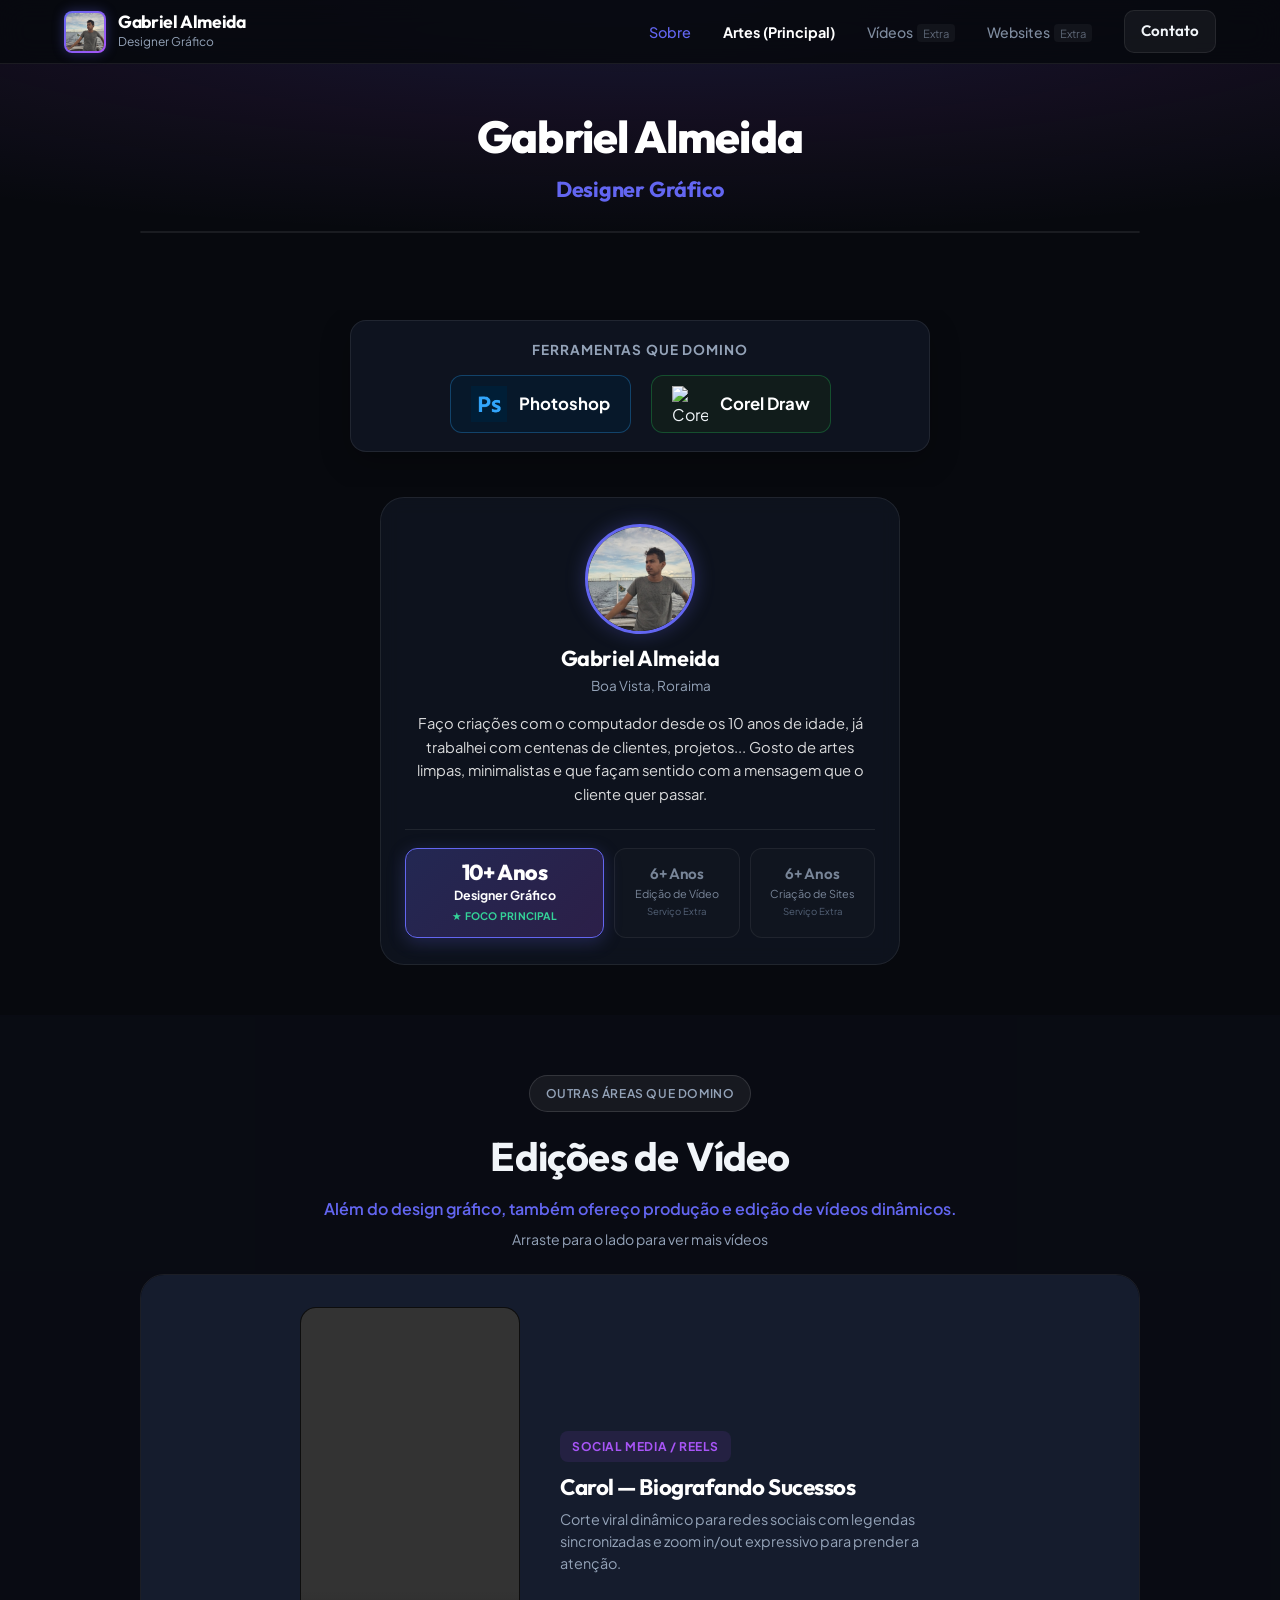
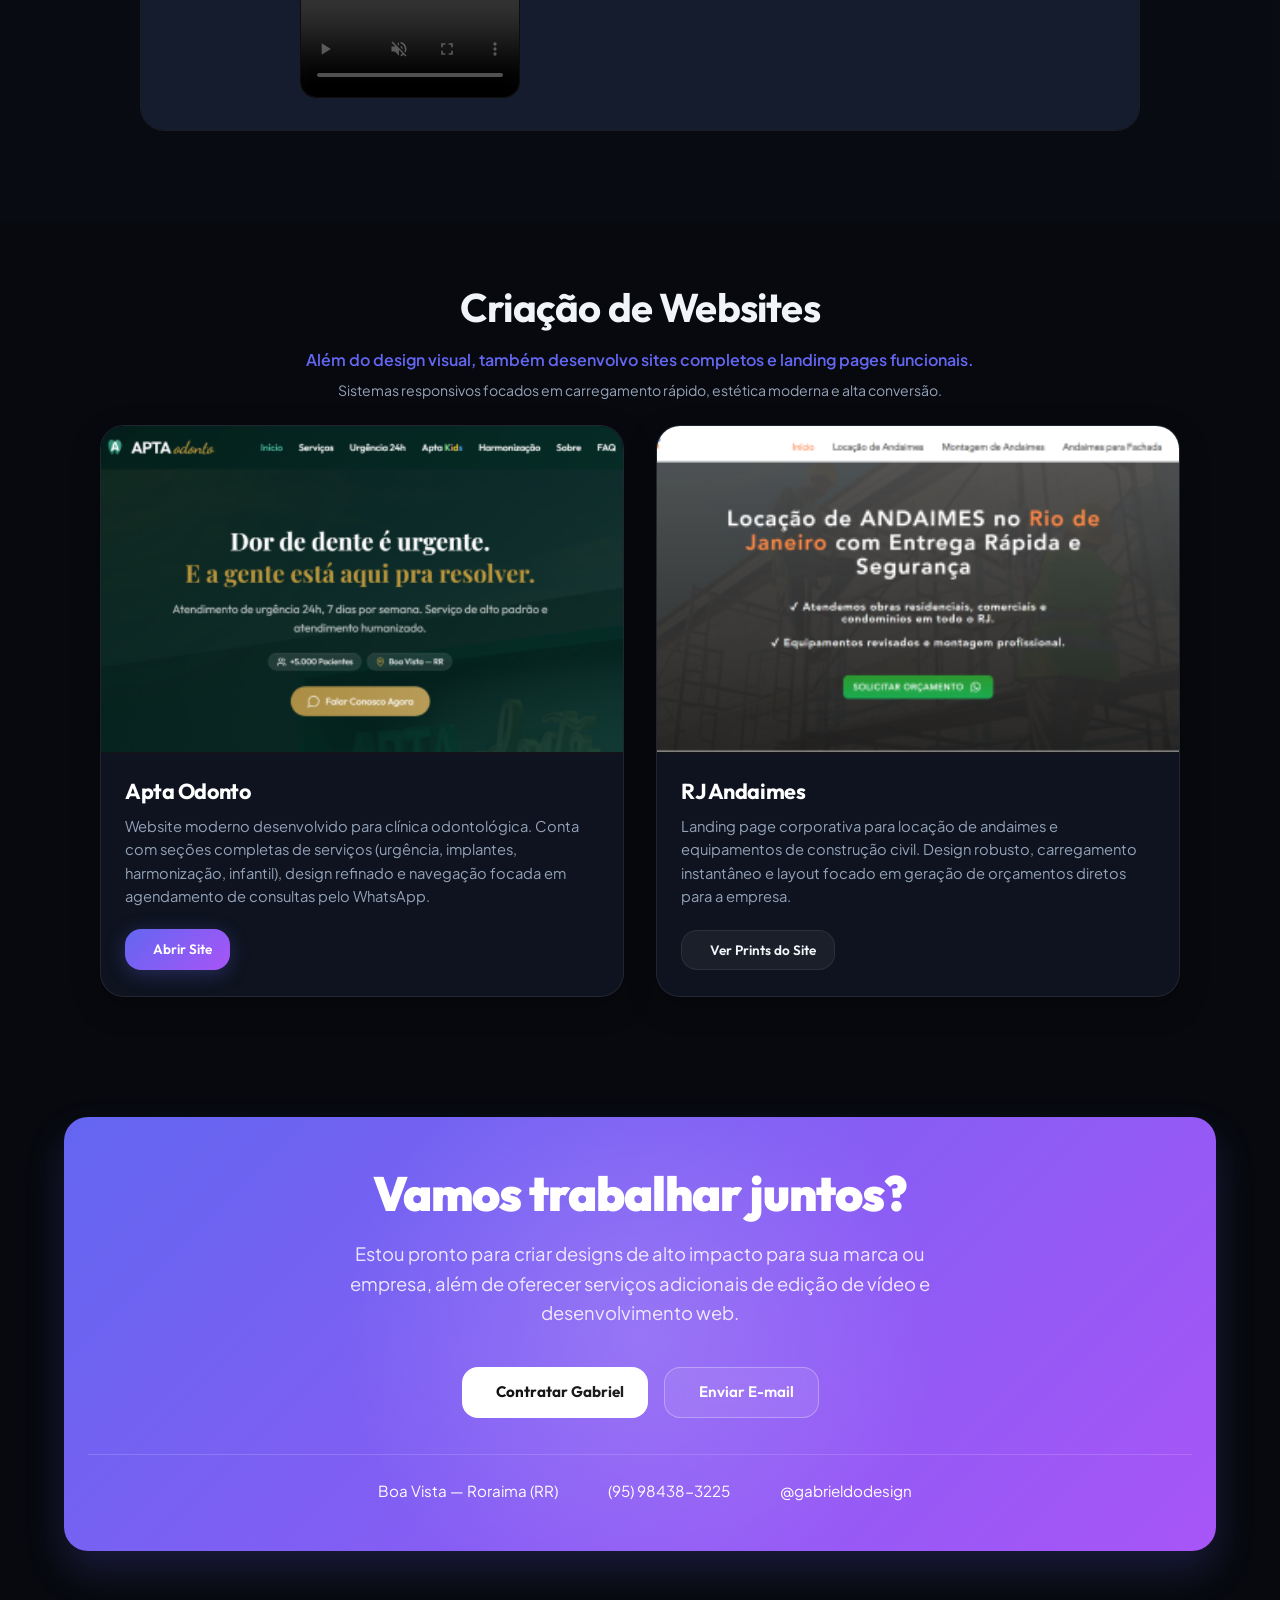
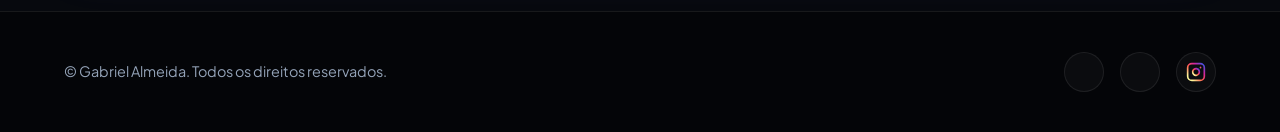
==== index.html @ 3032003c "Atualizacao completa do portfolio Gabriel Almeida" ====
<!DOCTYPE html>
<html lang="pt-BR">

<head>
    <meta charset="UTF-8">
    <meta name="viewport" content="width=device-width, initial-scale=1.0, maximum-scale=5.0, user-scalable=yes">
    <title>Gabriel Almeida — Designer Gráfico | Vídeo & Web como serviços adicionais</title>

    <!-- Meta tags SEO -->
    <meta name="description"
        content="Portfólio de Gabriel Almeida — Especialista em Design Gráfico & Visual com mais de 10 anos de experiência. Criação de identidades visuais, logos, peças publicitárias e branding, além de serviços complementares em edição de vídeo e criação de sites.">

    <!-- Estilo Principal -->
    <link rel="stylesheet" href="style.css">

    <!-- Ícones Lucide -->
    <script src="https://unpkg.com/lucide@latest"></script>
</head>

<body>

    <!-- ==================== HEADER ==================== -->
    <header id="header">
        <div class="container nav-container">
            <a href="#" class="logo">
                <div class="logo-icon">
                    <img src="gabriel_avatar.jpg" alt="Gabriel Almeida">
                </div>
                <div class="logo-text">
                    <h3>Gabriel Almeida</h3>
                    <p>Designer Gráfico</p>
                </div>
            </a>

            <ul class="nav-menu" id="navMenu">
                <li><a href="#inicio" class="nav-link active">Sobre</a></li>
                <li><a href="#design" class="nav-link" style="font-weight: 700; color: #fff;">Artes (Principal)</a></li>
                <li><a href="#videos" class="nav-link" style="opacity: 0.85; font-size: 0.88rem;">Vídeos <span
                            style="font-size: 0.7rem; opacity: 0.7; font-weight: 400; padding: 2px 6px; background: rgba(255,255,255,0.08); border-radius: 4px; margin-left: 2px;">Extra</span></a>
                </li>
                <li><a href="#web" class="nav-link" style="opacity: 0.85; font-size: 0.88rem;">Websites <span
                            style="font-size: 0.7rem; opacity: 0.7; font-weight: 400; padding: 2px 6px; background: rgba(255,255,255,0.08); border-radius: 4px; margin-left: 2px;">Extra</span></a>
                </li>
                <li><a href="#contato" class="btn btn-secondary"
                        style="padding: 8px 16px; border-radius: 10px;">Contato</a></li>
            </ul>

            <button class="mobile-toggle" id="mobileToggle" aria-label="Abrir Menu">
                <i data-lucide="menu"></i>
            </button>
        </div>
    </header>

    <!-- ==================== BLOCO COMBINADO: INTRO + ARTES COM DEGRADÊ CONTÍNUO ==================== -->
    <div class="hero-artes-combined">
        <!-- BLOCO 1: INTRO / SOBRE GABRIEL -->
        <section class="hero-intro" id="inicio" style="padding: 110px 0 15px;">
            <div class="container" style="max-width: 900px; text-align: center; margin: 0 auto;">
                <h1 class="hero-main-title">Gabriel Almeida</h1>
                <p class="hero-main-subtitle">
                    Designer Gráfico
                </p>
            </div>
        </section>

        <!-- BLOCO 2: DESIGNS (CARROSSEL DE ARTES) -->
        <section class="design-section" id="design" style="padding: 10px 0 45px; background: transparent;">
            <div class="container">
                <div class="carousel-outer">
                    <div class="carousel-viewport">
                        <div class="carousel-track" id="designTrack">

                            <!-- Cards gerados via JS dinamicamente no final para melhor organização -->

                        </div>
                    </div>

                    <div class="carousel-dots" id="designDots"></div>
                </div>
            </div>
        </section>
    </div>

    <!-- ==================== BLOCO FERRAMENTAS QUE DOMINO ==================== -->
    <section class="tools-section" style="padding: 10px 0 35px;">
        <div class="container">
            <div
                style="background: var(--bg-surface); border: 1px solid var(--border-color); border-radius: var(--radius-md); padding: 18px 24px; text-align: center; max-width: 580px; margin: 0 auto; box-shadow: 0 10px 30px rgba(0, 0, 0, 0.25);">
                <p
                    style="font-size: 0.85rem; text-transform: uppercase; letter-spacing: 0.08em; color: var(--text-muted); font-weight: 700; margin-bottom: 14px;">
                    Ferramentas que domino
                </p>
                <div style="display: flex; justify-content: center; align-items: center; gap: 20px; flex-wrap: wrap;">

                    <!-- Photoshop -->
                    <div
                        style="display: flex; align-items: center; gap: 12px; background: rgba(0, 30, 54, 0.5); border: 1px solid rgba(49, 168, 255, 0.3); border-radius: 12px; padding: 10px 20px;">
                        <img src="imagens/photoshop.png" alt="Photoshop"
                            style="width: 36px; height: 36px; object-fit: contain;">
                        <span style="font-size: 1.05rem; color: #fff; font-weight: 700;">Photoshop</span>
                    </div>

                    <!-- Corel Draw -->
                    <div
                        style="display: flex; align-items: center; gap: 12px; background: rgba(21, 39, 24, 0.5); border: 1px solid rgba(34, 197, 94, 0.3); border-radius: 12px; padding: 10px 20px;">
                        <img src="imagens/corel.png" alt="Corel Draw"
                            style="width: 36px; height: 36px; object-fit: contain;">
                        <span style="font-size: 1.05rem; color: #fff; font-weight: 700;">Corel Draw</span>
                    </div>

                </div>
            </div>
        </div>
    </section>

    <!-- ==================== BLOCO 3: FOTO MINHA + BADGES ==================== -->
    <section class="profile-card-section" style="padding: 10px 0 50px;">
        <div class="container" style="display: flex; justify-content: center;">
            <div class="hero-card" style="padding: 26px 24px; max-width: 520px; width: 100%; text-align: center;">
                <div class="hero-card-img"
                    style="width: 110px; height: 110px; border-radius: 50%; border: 3px solid var(--accent-primary); margin: 0 auto 12px; overflow: hidden; box-shadow: 0 0 20px rgba(99, 102, 241, 0.3);">
                    <img src="gabriel_avatar.jpg" alt="Gabriel Almeida"
                        style="width: 100%; height: 100%; object-fit: cover;">
                </div>
                <h3 style="font-size: 1.35rem; margin-bottom: 2px; color: #fff;">Gabriel Almeida</h3>
                <p
                    style="font-size: 0.85rem; color: var(--text-muted); margin-bottom: 16px; display: inline-flex; align-items: center; justify-content: center; gap: 6px;">
                    <i data-lucide="map-pin" style="width: 15px; height: 15px; color: var(--accent-primary);"></i>
                    Boa Vista, Roraima
                </p>

                <p
                    style="font-size: 0.92rem; color: rgba(255, 255, 255, 0.85); line-height: 1.6; margin: 0 auto 22px; max-width: 450px; text-align: center;">
                    Faço criações com o computador desde os 10 anos de idade, já trabalhei com centenas de clientes,
                    projetos... Gosto de artes limpas, minimalistas e que façam sentido com a mensagem que o cliente
                    quer passar.
                </p>

                <!-- Cards de estatísticas com hierarquia clara -->
                <div class="hero-stats"
                    style="padding-top: 18px; border-top: 1px solid var(--border-color); display: grid; grid-template-columns: 1.35fr 0.85fr 0.85fr; gap: 10px; align-items: stretch; text-align: center;">
                    <!-- Card 1: Destaque Principal -->
                    <div class="stat-item stat-featured"
                        style="background: linear-gradient(135deg, rgba(99, 102, 241, 0.25) 0%, rgba(168, 85, 247, 0.2) 100%); border: 1.5px solid var(--accent-primary); border-radius: 12px; padding: 12px 6px; box-shadow: 0 4px 18px rgba(99, 102, 241, 0.25); display: flex; flex-direction: column; justify-content: center;">
                        <h4 style="font-size: 1.35rem; color: #fff; font-weight: 800; line-height: 1.1;">10+ Anos</h4>
                        <p style="font-size: 0.78rem; color: #fff; font-weight: 700; margin: 2px 0;">Designer Gráfico
                        </p>
                        <span style="font-size: 0.65rem; color: #34d399; font-weight: 700; letter-spacing: 0.02em;">★
                            FOCO PRINCIPAL</span>
                    </div>

                    <!-- Card 2: Secundário / Extra -->
                    <div class="stat-item"
                        style="background: rgba(255, 255, 255, 0.02); border: 1px solid var(--border-color); border-radius: 12px; padding: 10px 4px; opacity: 0.8; display: flex; flex-direction: column; justify-content: center;">
                        <h4 style="font-size: 0.95rem; color: var(--text-muted); font-weight: 600; line-height: 1.1;">6+
                            Anos</h4>
                        <p style="font-size: 0.68rem; color: var(--text-muted); margin: 2px 0;">Edição de Vídeo</p>
                        <span style="font-size: 0.6rem; color: var(--text-dark); display: block;">Serviço Extra</span>
                    </div>

                    <!-- Card 3: Secundário / Extra -->
                    <div class="stat-item"
                        style="background: rgba(255, 255, 255, 0.02); border: 1px solid var(--border-color); border-radius: 12px; padding: 10px 4px; opacity: 0.8; display: flex; flex-direction: column; justify-content: center;">
                        <h4 style="font-size: 0.95rem; color: var(--text-muted); font-weight: 600; line-height: 1.1;">6+
                            Anos</h4>
                        <p style="font-size: 0.68rem; color: var(--text-muted); margin: 2px 0;">Criação de Sites</p>
                        <span style="font-size: 0.6rem; color: var(--text-dark); display: block;">Serviço Extra</span>
                    </div>
                </div>
            </div>
        </div>
    </section>

    <!-- ==================== PORTFOLIO: VIDEOS ==================== -->
    <section class="videos-section" id="videos">
        <div class="container">
            <div class="section-header" style="margin-bottom: 24px;">
                <div class="badge"
                    style="background: rgba(255,255,255,0.06); color: var(--text-muted); border-color: rgba(255,255,255,0.12);">
                    Outras áreas que domino
                </div>
                <h2>Edições de Vídeo</h2>
                <p style="color: var(--accent-primary); font-weight: 600; margin-bottom: 6px; font-size: 1rem;">
                    Além do design gráfico, também ofereço produção e edição de vídeos dinâmicos.
                </p>
                <p style="font-size: 0.88rem; color: var(--text-muted);">
                    Arraste para o lado para ver mais vídeos
                </p>
            </div>

            <div class="carousel-outer">
                <div class="carousel-viewport">
                    <div class="carousel-track" id="videoTrack">

                        <!-- Slide 1 -->
                        <div class="video-slide">
                            <div class="video-wrapper portrait">
                                <video src="videos/biografandosucessos Carol.mp4" controls preload="metadata" muted
                                    playsinline></video>
                            </div>
                            <div class="video-info-panel">
                                <span class="video-tag">Social Media / Reels</span>
                                <h3>Carol — Biografando Sucessos</h3>
                                <p>Corte viral dinâmico para redes sociais com legendas sincronizadas e zoom in/out
                                    expressivo para prender a atenção.</p>
                            </div>
                        </div>

                        <!-- Slide 2 -->
                        <div class="video-slide">
                            <div class="video-wrapper portrait">
                                <video src="videos/Comunidade Violao Depois dos 40.mp4" controls preload="metadata"
                                    muted playsinline></video>
                            </div>
                            <div class="video-info-panel">
                                <span class="video-tag">Comunidade / Reels</span>
                                <h3>Comunidade Violão Depois dos 40</h3>
                                <p>A edição aqui é focada na mensagem direta sem enrolação, tela dividida com foco que
                                    tem a ver com o tema, legenda para prender a atenção (aliás, essa é a minha
                                    comunidade de violão!).</p>
                            </div>
                        </div>

                        <!-- Slide 3 -->
                        <div class="video-slide">
                            <div class="video-wrapper portrait">
                                <video src="videos/Zen Shiasu.mp4" controls preload="metadata" muted
                                    playsinline></video>
                            </div>
                            <div class="video-info-panel">
                                <span class="video-tag">Comercial / Saúde</span>
                                <h3>Zen Shiatsu</h3>
                                <p>Edição elegante e fluida que transmite paz e profissionalismo, com color grading
                                    sutil e trilha sonora relaxante perfeitamente sincronizada.</p>
                            </div>
                        </div>

                        <!-- Slide 4 -->
                        <div class="video-slide">
                            <div class="video-wrapper portrait">
                                <video src="videos/VD 40.mp4" controls preload="metadata" muted playsinline></video>
                            </div>
                            <div class="video-info-panel">
                                <span class="video-tag">Marketing / Anúncio</span>
                                <h3>VD 40 — Anúncio</h3>
                                <p>Vídeo de anúncio de produto, inserções de imagens de apoio, motion e roteiro adaptado
                                    para público-alvo específico</p>
                            </div>
                        </div>

                        <!-- Slide 5 -->
                        <div class="video-slide">
                            <div class="video-wrapper portrait">
                                <video src="videos/biografandosucessos 2 Enuzia.mp4" controls preload="metadata" muted
                                    playsinline></video>
                            </div>
                            <div class="video-info-panel">
                                <span class="video-tag">Redes Sociais</span>
                                <h3>Enuzia — Biografando Sucessos</h3>
                                <p>Criação de ganchos iniciais fortes (hooks), legendas e efeitos sonoros para maior
                                    retenção.</p>
                            </div>
                        </div>

                        <!-- Slide 6 -->
                        <div class="video-slide">
                            <div class="video-wrapper">
                                <video src="videos/App Cursa Vídeo.mp4" controls preload="metadata" muted
                                    playsinline></video>
                            </div>
                            <div class="video-info-panel">
                                <span class="video-tag">Tecnologia / App</span>
                                <h3>App Cursa</h3>
                                <p>Vídeo de demonstração de app no formato 16:9, com simulações de uso reais na tela,
                                    cortes focados nos benefícios do produto e ritmo educacional animado.</p>
                            </div>
                        </div>

                        <!-- Slide 7 (Formato vertical "em pé") -->
                        <div class="video-slide">
                            <div class="video-wrapper portrait">
                                <video src="videos/Corretora no Texas.mp4" controls preload="metadata" muted
                                    playsinline></video>
                            </div>
                            <div class="video-info-panel">
                                <span class="video-tag">Institucional / Imobiliário</span>
                                <h3>Corretora no Texas</h3>
                                <p>Vídeo comercial em formato vertical para redes sociais e captação de clientes no
                                    setor imobiliário internacional.</p>
                            </div>
                        </div>

                        <!-- Slide 8 (Vídeo Embedado do YouTube) -->
                        <div class="video-slide">
                            <div class="video-wrapper"
                                style="border-radius: var(--radius-md); overflow: hidden; background: #000;">
                                <iframe width="100%" height="100%"
                                    src="https://www.youtube.com/embed/pal9KxZllgM?start=14"
                                    title="Vídeo do Portfólio — YouTube" frameborder="0"
                                    allow="accelerometer; autoplay; clipboard-write; encrypted-media; gyroscope; picture-in-picture; web-share"
                                    allowfullscreen
                                    style="border:none; width:100%; height:100%; display:block;"></iframe>
                            </div>
                            <div class="video-info-panel">
                                <span class="video-tag"
                                    style="background: rgba(239, 68, 68, 0.15); color: #ef4444;">YouTube / Produção
                                    Audiovisual</span>
                                <h3>Vídeo Institucional / Comercial</h3>
                                <p>Produção e edição em formato 16:9 para YouTube, com cortes ritmados, tratamento de
                                    áudio e elementos gráficos integrados.</p>
                            </div>
                        </div>

                    </div>
                </div>

                <div class="carousel-dots" id="videoDots"></div>
            </div>
        </div>
    </section>

    <!-- ==================== PORTFOLIO: WEBSITES (SERVIÇO COMPLEMENTAR) ==================== -->
    <section class="web-section" id="web">
        <div class="container">
            <div class="section-header" style="margin-bottom: 24px;">
                <h2>Criação de Websites</h2>
                <p style="color: var(--accent-primary); font-weight: 600; margin-bottom: 6px; font-size: 1rem;">
                    Além do design visual, também desenvolvo sites completos e landing pages funcionais.
                </p>
                <p style="font-size: 0.88rem; color: var(--text-muted);">
                    Sistemas responsivos focados em carregamento rápido, estética moderna e alta conversão.
                </p>
            </div>

            <div class="web-grid">
                <!-- Apta Odonto -->
                <div class="web-card">
                    <div class="web-thumb">
                        <img src="imagens/a.png" alt="Website Apta Odonto">
                    </div>
                    <div class="web-info">
                        <h3>Apta Odonto</h3>
                        <p>Website moderno desenvolvido para clínica odontológica. Conta com seções completas de
                            serviços (urgência, implantes, harmonização, infantil), design refinado e navegação focada
                            em agendamento de consultas pelo WhatsApp.</p>
                        <div class="web-actions">
                            <a href="site apta odonto/index.html" class="btn btn-primary" target="_blank"
                                style="padding: 10px 18px; font-size: 0.85rem;">
                                <i data-lucide="external-link"></i> Abrir Site
                            </a>
                        </div>
                    </div>
                </div>

                <!-- RJ Andaimes -->
                <div class="web-card">
                    <div class="web-thumb">
                        <img src="imagens/rj.png" alt="Website RJ Andaimes">
                    </div>
                    <div class="web-info">
                        <h3>RJ Andaimes</h3>
                        <p>Landing page corporativa para locação de andaimes e equipamentos de construção civil. Design
                            robusto, carregamento instantâneo e layout focado em geração de orçamentos diretos para a
                            empresa.</p>
                        <div class="web-actions">
                            <button class="btn btn-secondary" onclick="openRjLightbox()"
                                style="padding: 10px 18px; font-size: 0.85rem;">
                                <i data-lucide="image"></i> Ver Prints do Site
                            </button>
                        </div>
                    </div>
                </div>
            </div>
        </div>
    </section>

    <!-- ==================== CONTACT ==================== -->
    <section class="contact" id="contato">
        <div class="container">
            <div class="contact-card">
                <div class="contact-glow"></div>
                <h2>Vamos trabalhar juntos?</h2>
                <p>Estou pronto para criar designs de alto impacto para sua marca ou empresa, além de oferecer serviços
                    adicionais de edição de vídeo e desenvolvimento web.</p>

                <div class="contact-actions">
                    <a href="https://wa.me/5595984383225?text=Olá%20Gabriel,%20vi%20seu%20portfólio%20e%20gostaria%20de%20um%20orçamento."
                        target="_blank" class="btn btn-white btn-whatsapp" style="padding: 12px 24px;">
                        <i data-lucide="send"></i> Contratar Gabriel
                    </a>
                    <a href="mailto:suportegabriel7@gmail.com" class="btn btn-outline-white"
                        style="padding: 12px 24px;">
                        <i data-lucide="mail"></i> Enviar E-mail
                    </a>
                </div>

                <div class="contact-details" style="margin-top: 36px; padding-top: 24px;">
                    <div class="contact-detail-item">
                        <i data-lucide="map-pin"></i> Boa Vista — Roraima (RR)
                    </div>
                    <div class="contact-detail-item">
                        <i data-lucide="phone-call"></i> (95) 98438-3225
                    </div>
                    <div class="contact-detail-item">
                        <i data-lucide="instagram"></i> @gabrieldodesign
                    </div>
                </div>
            </div>
        </div>
    </section>

    <!-- ==================== FOOTER ==================== -->
    <footer>
        <div class="container footer-container">
            <p>&copy; <span id="year"></span> Gabriel Almeida. Todos os direitos reservados.</p>
            <div class="footer-socials">
                <a href="https://wa.me/5595984383225" target="_blank" aria-label="WhatsApp"><i
                        data-lucide="phone"></i></a>
                <a href="mailto:suportegabriel7@gmail.com" aria-label="E-mail"><i data-lucide="mail"></i></a>
                <a href="https://instagram.com/gabrieldodesign" target="_blank" aria-label="Instagram"
                    class="footer-social-ig" title="Instagram @gabrieldodesign">
                    <svg width="20" height="20" viewBox="0 0 24 24" fill="none" xmlns="http://www.w3.org/2000/svg">
                        <defs>
                            <linearGradient id="igFooterGrad" x1="0%" y1="100%" x2="100%" y2="0%">
                                <stop offset="0%" stop-color="#fdf497" />
                                <stop offset="15%" stop-color="#fdf497" />
                                <stop offset="45%" stop-color="#fd5949" />
                                <stop offset="70%" stop-color="#d6249f" />
                                <stop offset="100%" stop-color="#285AEB" />
                            </linearGradient>
                        </defs>
                        <rect x="2" y="2" width="20" height="20" rx="5" ry="5" stroke="url(#igFooterGrad)"
                            stroke-width="2" stroke-linecap="round" stroke-linejoin="round" />
                        <path d="M16 11.37A4 4 0 1 1 12.63 8 4 4 0 0 1 16 11.37z" stroke="url(#igFooterGrad)"
                            stroke-width="2" stroke-linecap="round" stroke-linejoin="round" />
                        <circle cx="17.5" cy="6.5" r="1" fill="url(#igFooterGrad)" />
                    </svg>
                </a>
            </div>
        </div>
    </footer>

    <!-- ==================== LIGHTBOX / MODALS ==================== -->

    <!-- Lightbox de Design Gráfico & Prints de Sites -->
    <div class="modal-overlay" id="designLightbox">
        <button class="modal-close-btn" onclick="closeLightbox()"><i data-lucide="x"></i></button>
        <div class="lightbox-main-container">
            <div class="lightbox-view-area" id="lightboxViewArea">
                <div class="lightbox-image-wrapper" id="lightboxImageWrapper">
                    <img src="" id="lightboxImg" alt="Design ampliado">
                </div>
            </div>

            <!-- Bolinhas indicadoras no Lightbox quando houver carrossel/múltiplas fotos -->
            <div class="carousel-dots lightbox-dots" id="lightboxDots" style="margin: 0 0 14px; min-height: 10px;"></div>

            <div class="lightbox-meta">
                <h3 id="lightboxTitle">Título</h3>
                <p class="lightbox-desc" id="lightboxDesc">Descrição do projeto</p>
            </div>
        </div>
    </div>

    <!-- ==================== SCRIPTS ==================== -->
    <script>
        // Projetos de Design Gráfico Agrupados (Reordenados conforme solicitação)
        const projects = [
            // 1. LOGOS NO INÍCIO
            {
                title: "Criação de Logotipo — Aura Divina",
                tag: "Branding / Logotipos",
                desc: "Logo minimalista desenhado com formas suaves de borboleta e tipografia refinada para e-commerce de moda feminina.",
                images: ["imagens/2026-03-12_21-05-10_UTC.jpg"]
            },
            {
                title: "Criação de Logotipo — MR Formaturas",
                tag: "Branding / Logotipos",
                desc: "Identidade visual corporativa elegante combinando elementos dourados, chapéu de formatura e louros da vitória.",
                images: ["imagens/2026-03-12_20-32-26_UTC.jpg"]
            },
            {
                title: "Criação de Logotipo — Doce Açaí",
                tag: "Branding / Logotipos",
                desc: "Design divertido de logotipo criado para uma gelateria gourmet com traços coloridos e visual atraente.",
                images: ["imagens/2026-02-28_21-00-31_UTC.jpg"]
            },
            {
                title: "Identidade Visual — Aluno Ouro 2025",
                tag: "Branding / Eventos",
                desc: "Marca oficial e selo tridimensional dourado desenvolvidos para premiação escolar anual.",
                images: ["imagens/2026-02-28_20-59-21_UTC.jpg"]
            },

            // 2. CAMPANHA CARROSSEL COMO SEGUNDO
            {
                title: "Campanha de Carrossel — Regina 300",
                tag: "Marketing Político / Feed",
                desc: "Design de carrossel informativo criado para redes sociais na campanha para o Senado da candidata Regina 300.",
                images: [
                    "imagens/2026-08-17_13-21-26_UTC_10.jpg",
                    "imagens/2026-08-17_13-21-26_UTC_3.jpg",
                    "imagens/2026-08-17_13-21-26_UTC_7.jpg"
                ]
            },

            // 3. DIVULGAÇÃO DO PODCAST
            {
                title: "Divulgação de Podcast — Roberta Acioly",
                tag: "Marketing Político / Story",
                desc: "Design de Story em formato vertical (9:16) desenvolvido para a divulgação do Podcast Orgulho de ser UERR com a participação da senadora Roberta Acioly.",
                images: ["imagens/capa podcast UERR story  (4).png"]
            },

            // 4. CAPAS REELS
            {
                title: "Identidade de Conteúdo — Reels Cecília",
                tag: "Social Media / Reels",
                desc: "Coleção de capas minimalistas e refinadas para vídeos de Reels da Cecília, apresentando alta consistência visual, tipografia expressiva e contraste tonal.",
                images: [
                    "imagens/[2] Capas Cecília Reels [GABRIEL].png",
                    "imagens/[2] Capas Cecília Reels [GABRIEL] (1).png",
                    "imagens/[2] Capas Cecília Reels [GABRIEL] (2).png",
                    "imagens/[2] Capas Cecília Reels [GABRIEL] (6).png",
                    "imagens/[2] Capas Cecília Reels [GABRIEL] (7).png",
                    "imagens/capa cec 4.png",
                    "imagens/capa cec 6.png",
                    "imagens/capa cec 11.png"
                ]
            },

            // DEMAIS PROJETOS
            {
                title: "Figurinhas de WhatsApp — Regina 300",
                tag: "Marketing Político / WhatsApp",
                desc: "Conjunto de figurinhas (stickers) personalizadas e expressivas criadas para compartilhamento viral em grupos de WhatsApp na campanha para o Senado.",
                images: ["imagens/1.png"]
            },
            {
                title: "Campanha Conceitual — Roberta Acioly",
                tag: "Marketing Político / Feed",
                desc: "Post institucional para feed de redes sociais ('Minha missão é cuidar das pessoas') criado para a campanha da parlamentar Roberta Acioly.",
                images: ["imagens/sofa6 copy.png"]
            },
            {
                title: "Mega Banner Eleitoral — Roberta Acioly",
                tag: "Marketing Político / OOH",
                desc: "Design de banner impresso de grande formato para campanhas eleitorais urbanas com foco em alta definição e legibilidade.",
                images: ["imagens/mega banner copy.png"]
            },
            {
                title: "Retoque de Retratos e Tratamento de Pele",
                tag: "Photoshop / Pós-Produção",
                desc: "Trabalho detalhado de tratamento de imagem, luz, remoção de imperfeições da pele e pós-produção avançada em retratos corporativos no Photoshop.",
                images: [
                    "imagens/2026-08-27_15-47-47_UTC.jpg",
                    "imagens/2026-08-08_20-27-50_UTC.jpg",
                    "imagens/2026-03-12_21-07-33_UTC_1.jpg",
                    "imagens/2026-03-12_21-07-33_UTC_2.jpg"
                ]
            },
            {
                title: "Mockups de Estampas — VA Camiseteria",
                tag: "Modelagem / Vestuário",
                desc: "Apresentação e simulação tridimensional realista de designs de camisetas prontas para produção física.",
                images: ["imagens/2026-02-28_20-58-09_UTC.jpg"]
            },
            {
                title: "Capa de Carrossel de Instagram — Jaque Torres",
                tag: "Social Media / Infoprodutos",
                desc: "Design promocional e capa conceitual para carrossel de dicas de vendas de roupas online.",
                images: ["imagens/2026-02-28_20-13-40_UTC.jpg"]
            }
        ];

        // Inicializar Ícones Lucide
        lucide.createIcons();

        // Ano dinâmico no footer
        document.getElementById('year').textContent = new Date().getFullYear();

        // Rolagem do Header e links ativos
        window.addEventListener('scroll', () => {
            const header = document.getElementById('header');
            if (window.scrollY > 50) {
                header.classList.add('scrolled');
            } else {
                header.classList.remove('scrolled');
            }

            const sections = document.querySelectorAll('section');
            const navLinks = document.querySelectorAll('.nav-link');
            let currentActive = 'inicio';

            sections.forEach(sec => {
                const top = sec.offsetTop - 100;
                const height = sec.offsetHeight;
                if (window.scrollY >= top && window.scrollY < top + height) {
                    currentActive = sec.getAttribute('id');
                }
            });

            navLinks.forEach(link => {
                link.classList.remove('active');
                if (link.getAttribute('href') === `#${currentActive}`) {
                    link.classList.add('active');
                }
            });
        });

        // Menu de Navegação Mobile
        const mobileToggle = document.getElementById('mobileToggle');
        const navMenu = document.getElementById('navMenu');

        mobileToggle.addEventListener('click', () => {
            navMenu.classList.toggle('active');
            const icon = mobileToggle.querySelector('i');
            if (navMenu.classList.contains('active')) {
                icon.setAttribute('data-lucide', 'x');
            } else {
                icon.setAttribute('data-lucide', 'menu');
            }
            lucide.createIcons();
        });

        // Fecha menu ao clicar em link
        document.querySelectorAll('.nav-link').forEach(link => {
            link.addEventListener('click', () => {
                navMenu.classList.remove('active');
                mobileToggle.querySelector('i').setAttribute('data-lucide', 'menu');
                lucide.createIcons();
            });
        });

        // ============================================
        // POPULAR E RENDERIZAR CARROSSEL DE ARTES
        // ============================================
        const designTrack = document.getElementById('designTrack');

        projects.forEach((proj, idx) => {
            const slide = document.createElement('div');
            slide.className = 'design-slide';

            // Badge indicador de carroséis com múltiplas fotos
            const isCarousel = proj.images.length > 1;
            const carouselBadge = isCarousel
                ? `<span style="position:absolute; top:12px; right:12px; z-index:5; background:rgba(7,9,14,0.85); padding:4px 8px; border-radius:12px; font-size:0.75rem; border:1px solid rgba(255,255,255,0.1); color:#fff; display:flex; align-items:center; gap:4px;"><i data-lucide="layers" style="width:12px; height:12px;"></i> 1/${proj.images.length}</span>`
                : '';

            slide.innerHTML = `
                <div class="design-card" onclick="openProjectLightbox(${idx})">
                    <div class="design-img-wrapper" style="position:relative;">
                        ${carouselBadge}
                        <img src="${proj.images[0]}" alt="${proj.title}">
                    </div>
                    <div class="design-card-info">
                        <span class="design-card-tag">${proj.tag}</span>
                        <h4>${proj.title}</h4>
                    </div>
                </div>
            `;
            designTrack.appendChild(slide);
        });
        lucide.createIcons(); // Atualiza ícones gerados no badge

        // ============================================
        // LOGICA DO CARROSSEL DE ARTES
        // ============================================
        const designPrev = document.getElementById('designPrev');
        const designNext = document.getElementById('designNext');
        const designDotsContainer = document.getElementById('designDots');
        const designSlides = document.querySelectorAll('.design-slide');

        let activeDesignIndex = 0;
        const totalDesigns = designSlides.length;

        function getVisibleDesignsCount() {
            if (window.innerWidth <= 640) return 1;
            if (window.innerWidth <= 1024) return 2;
            return 3;
        }

        function buildDesignDots() {
            designDotsContainer.innerHTML = '';
            const visible = getVisibleDesignsCount();
            const numDots = Math.max(1, totalDesigns - visible + 1);
            for (let i = 0; i < numDots; i++) {
                const dot = document.createElement('button');
                dot.className = `dot ${i === activeDesignIndex ? 'active' : ''}`;
                dot.addEventListener('click', () => {
                    activeDesignIndex = i;
                    updateDesignCarouselState();
                });
                designDotsContainer.appendChild(dot);
            }
        }

        function updateDesignCarouselState() {
            const visible = getVisibleDesignsCount();
            const maxIdx = Math.max(0, totalDesigns - visible);
            if (activeDesignIndex > maxIdx) {
                activeDesignIndex = maxIdx;
            }
            if (activeDesignIndex < 0) activeDesignIndex = 0;

            const percent = (activeDesignIndex * 100) / visible;
            designTrack.style.transform = `translateX(-${percent}%)`;

            const dots = designDotsContainer.querySelectorAll('.dot');
            dots.forEach((dot, idx) => {
                dot.classList.toggle('active', idx === activeDesignIndex);
            });
        }

        // Touch Swipe para o carrossel de designs/artes
        let designTouchStartX = 0;
        let designTouchStartY = 0;
        const designViewport = designTrack.parentElement;

        designViewport.addEventListener('touchstart', (e) => {
            designTouchStartX = e.changedTouches[0].screenX;
            designTouchStartY = e.changedTouches[0].screenY;
        }, { passive: true });

        designViewport.addEventListener('touchend', (e) => {
            const diffX = e.changedTouches[0].screenX - designTouchStartX;
            const diffY = e.changedTouches[0].screenY - designTouchStartY;

            if (Math.abs(diffX) > 35 && Math.abs(diffX) > Math.abs(diffY) * 1.2) {
                if (diffX < 0) {
                    activeDesignIndex++;
                } else {
                    activeDesignIndex--;
                }
                updateDesignCarouselState();
            }
        }, { passive: true });

        window.addEventListener('resize', () => {
            buildDesignDots();
            updateDesignCarouselState();
        });

        buildDesignDots();
        setTimeout(updateDesignCarouselState, 500);

        // ============================================
        // CARROSSEL DE VÍDEOS
        // ============================================
        const videoTrack = document.getElementById('videoTrack');
        const videoSlides = document.querySelectorAll('.video-slide');
        const videoDotsContainer = document.getElementById('videoDots');

        let activeVideoIndex = 0;
        const totalVideos = videoSlides.length;

        for (let i = 0; i < totalVideos; i++) {
            const dot = document.createElement('button');
            dot.className = `dot ${i === 0 ? 'active' : ''}`;
            dot.addEventListener('click', () => goToVideoSlide(i));
            videoDotsContainer.appendChild(dot);
        }

        const dots = videoDotsContainer.querySelectorAll('.dot');

        function updateVideoCarouselState() {
            videoTrack.style.transform = `translateX(-${activeVideoIndex * 100}%)`;

            videoSlides.forEach((slide, idx) => {
                const video = slide.querySelector('video');
                if (video) {
                    if (idx === activeVideoIndex) {
                        video.play().catch(() => { });
                    } else {
                        video.pause();
                        video.currentTime = 0;
                    }
                }
            });

            dots.forEach((dot, idx) => {
                dot.classList.toggle('active', idx === activeVideoIndex);
            });
        }

        function goToVideoSlide(index) {
            activeVideoIndex = (index + totalVideos) % totalVideos;
            updateVideoCarouselState();
        }

        // Touch Swipe para o carrossel de vídeos
        let videoTouchStartX = 0;
        let videoTouchStartY = 0;
        const videoViewport = videoTrack.parentElement;

        videoViewport.addEventListener('touchstart', (e) => {
            videoTouchStartX = e.changedTouches[0].screenX;
            videoTouchStartY = e.changedTouches[0].screenY;
        }, { passive: true });

        videoViewport.addEventListener('touchend', (e) => {
            const diffX = e.changedTouches[0].screenX - videoTouchStartX;
            const diffY = e.changedTouches[0].screenY - videoTouchStartY;

            if (Math.abs(diffX) > 35 && Math.abs(diffX) > Math.abs(diffY) * 1.2) {
                if (diffX < 0) {
                    goToVideoSlide(activeVideoIndex + 1);
                } else {
                    goToVideoSlide(activeVideoIndex - 1);
                }
            }
        }, { passive: true });

        setTimeout(updateVideoCarouselState, 800);

        // ============================================
        // SISTEMA DE LIGHTBOX (ARTES E PRINTS DE SITES)
        // ============================================
        const designLightbox = document.getElementById('designLightbox');
        const lightboxViewArea = document.getElementById('lightboxViewArea');
        const lightboxImageWrapper = document.getElementById('lightboxImageWrapper');
        const lightboxImg = document.getElementById('lightboxImg');
        const lightboxDots = document.getElementById('lightboxDots');
        const lightboxTitle = document.getElementById('lightboxTitle');
        const lightboxDesc = document.getElementById('lightboxDesc');

        const rjWebsiteData = {
            title: "Website RJ Andaimes",
            items: [
                {
                    title: "RJ Andaimes — Desktop",
                    desc: "",
                    src: "imagens/rjpc.png",
                    isScrollable: true,
                    maxWidth: "960px"
                },
                {
                    title: "RJ Andaimes — Mobile",
                    desc: "",
                    src: "imagens/rjcel.jpg",
                    isScrollable: true,
                    maxWidth: "380px"
                }
            ]
        };

        let currentProjectIndex = null;
        let currentLightboxProject = null;
        let openImgIdx = 0;

        function openProjectLightbox(projIdx) {
            currentProjectIndex = projIdx;
            currentLightboxProject = projects[projIdx];
            openImgIdx = 0;
            renderLightboxState();

            designLightbox.classList.add('active');
            document.documentElement.classList.add('modal-open');
            document.body.classList.add('modal-open');
        }

        function openRjLightbox() {
            currentProjectIndex = null;
            currentLightboxProject = rjWebsiteData;
            openImgIdx = 0;
            renderLightboxState();

            designLightbox.classList.add('active');
            document.documentElement.classList.add('modal-open');
            document.body.classList.add('modal-open');
        }

        function renderLightboxState() {
            if (!currentLightboxProject) return;
            const project = currentLightboxProject;

            const isCustomItems = Array.isArray(project.items);
            const totalImgs = isCustomItems ? project.items.length : project.images.length;

            if (isCustomItems) {
                const currentItem = project.items[openImgIdx];
                lightboxImg.src = currentItem.src;
                lightboxTitle.textContent = currentItem.title;
                lightboxDesc.textContent = currentItem.desc || '';
                lightboxDesc.style.display = currentItem.desc ? 'block' : 'none';

                if (currentItem.isScrollable) {
                    lightboxViewArea.classList.add('scrollable-view');
                    lightboxImageWrapper.classList.add('scrollable-wrapper');
                    lightboxImageWrapper.style.maxWidth = currentItem.maxWidth || '960px';
                } else {
                    lightboxViewArea.classList.remove('scrollable-view');
                    lightboxImageWrapper.classList.remove('scrollable-wrapper');
                    lightboxImageWrapper.style.maxWidth = '';
                }
            } else {
                lightboxImg.src = project.images[openImgIdx];
                lightboxTitle.textContent = project.title;
                lightboxDesc.textContent = project.desc || '';
                lightboxDesc.style.display = project.desc ? 'block' : 'none';
                lightboxViewArea.classList.remove('scrollable-view');
                lightboxImageWrapper.classList.remove('scrollable-wrapper');
                lightboxImageWrapper.style.maxWidth = '';
            }

            // Gerar e atualizar as bolinhas indicadoras do Lightbox
            lightboxDots.innerHTML = '';
            if (totalImgs > 1) {
                lightboxDots.style.display = 'flex';
                for (let i = 0; i < totalImgs; i++) {
                    const dot = document.createElement('button');
                    dot.className = `dot ${i === openImgIdx ? 'active' : ''}`;
                    dot.addEventListener('click', () => {
                        openImgIdx = i;
                        renderLightboxState();
                    });
                    lightboxDots.appendChild(dot);
                }
            } else {
                lightboxDots.style.display = 'none';
            }

            // Retorna o scroll para o topo a cada troca de imagem
            lightboxImageWrapper.scrollTop = 0;
        }

        // Navegação normal e fluida através das setas nativas
        function nextLightboxImage() {
            if (!currentLightboxProject) return;
            const project = currentLightboxProject;
            const total = Array.isArray(project.items) ? project.items.length : project.images.length;

            if (openImgIdx < total - 1) {
                openImgIdx++;
                renderLightboxState();
            } else {
                if (currentProjectIndex !== null) {
                    currentProjectIndex = (currentProjectIndex + 1) % projects.length;
                    currentLightboxProject = projects[currentProjectIndex];
                    openImgIdx = 0;
                    renderLightboxState();
                } else {
                    openImgIdx = 0;
                    renderLightboxState();
                }
            }
        }

        function prevLightboxImage() {
            if (!currentLightboxProject) return;
            const project = currentLightboxProject;
            const total = Array.isArray(project.items) ? project.items.length : project.images.length;

            if (openImgIdx > 0) {
                openImgIdx--;
                renderLightboxState();
            } else {
                if (currentProjectIndex !== null) {
                    currentProjectIndex = (currentProjectIndex - 1 + projects.length) % projects.length;
                    currentLightboxProject = projects[currentProjectIndex];
                    openImgIdx = currentLightboxProject.images.length - 1;
                    renderLightboxState();
                } else {
                    openImgIdx = total - 1;
                    renderLightboxState();
                }
            }
        }

        function closeLightbox() {
            designLightbox.classList.remove('active');
            document.documentElement.classList.remove('modal-open');
            document.body.classList.remove('modal-open');
            currentLightboxProject = null;
            currentProjectIndex = null;
        }

        // Fechar ao clicar fora
        designLightbox.addEventListener('click', (e) => {
            if (e.target === designLightbox || e.target.classList.contains('lightbox-view-area') || e.target.classList.contains('lightbox-main-container')) {
                closeLightbox();
            }
        });

        // Fechar com tecla ESC e navegar com setas do teclado
        document.addEventListener('keydown', (e) => {
            if (designLightbox.classList.contains('active')) {
                if (e.key === 'Escape') closeLightbox();
                if (e.key === 'ArrowLeft') prevLightboxImage();
                if (e.key === 'ArrowRight') nextLightboxImage();
            }
        });

        // ============================================
        // NAVEGAÇÃO POR TOQUE / DESLIZE (TOUCH SWIPE) NO CELULAR
        // ============================================
        let touchStartX = 0;
        let touchStartY = 0;
        let touchEndX = 0;
        let touchEndY = 0;

        lightboxViewArea.addEventListener('touchstart', (e) => {
            touchStartX = e.changedTouches[0].screenX;
            touchStartY = e.changedTouches[0].screenY;
        }, { passive: true });

        lightboxViewArea.addEventListener('touchend', (e) => {
            touchEndX = e.changedTouches[0].screenX;
            touchEndY = e.changedTouches[0].screenY;

            const diffX = touchEndX - touchStartX;
            const diffY = touchEndY - touchStartY;

            // Identificar deslize horizontal claro (mínimo 45px e mais horizontal que vertical)
            if (Math.abs(diffX) > 45 && Math.abs(diffX) > Math.abs(diffY) * 1.5) {
                if (diffX < 0) {
                    // Deslizou para a esquerda -> próxima imagem
                    nextLightboxImage();
                } else {
                    // Deslizou para a direita -> imagem anterior
                    prevLightboxImage();
                }
            }
        }, { passive: true });
    </script>
</body>

</html>
---- style.css ----
/* ----------------------------------------------------
   DESIGN SYSTEM & VARIABLES
---------------------------------------------------- */
@import url('https://fonts.googleapis.com/css2?family=Outfit:wght@300;400;500;600;700;800;900&family=Plus+Jakarta+Sans:wght@300;400;500;600;700;800&display=swap');

:root {
    /* Color Palette */
    --bg-dark: #07090e;
    --bg-surface: #0e131f;
    --bg-card: #151c2d;
    --border-color: rgba(255, 255, 255, 0.08);
    --border-hover: rgba(99, 102, 241, 0.4);
    
    /* Brand Accents */
    --accent-primary: #6366f1; /* Indigo */
    --accent-secondary: #a855f7; /* Purple */
    --accent-gradient: linear-gradient(135deg, var(--accent-primary) 0%, var(--accent-secondary) 100%);
    --accent-glow: rgba(99, 102, 241, 0.15);
    
    /* Text Colors */
    --text-main: #f1f5f9;
    --text-muted: #94a3b8;
    --text-dark: #64748b;
    
    /* Typography */
    --font-heading: 'Outfit', sans-serif;
    --font-body: 'Plus Jakarta Sans', sans-serif;
    
    /* System Tokens */
    --radius-sm: 8px;
    --radius-md: 16px;
    --radius-lg: 24px;
    --transition-fast: 0.2s cubic-bezier(0.4, 0, 0.2, 1);
    --transition-smooth: 0.4s cubic-bezier(0.4, 0, 0.2, 1);
}

/* ----------------------------------------------------
   BASE RESET
---------------------------------------------------- */
* {
    margin: 0;
    padding: 0;
    box-sizing: border-box;
}

html {
    scroll-behavior: smooth;
    scroll-padding-top: 80px;
    font-size: 16px;
    overflow-x: hidden;
    width: 100%;
    max-width: 100%;
}

section {
    scroll-margin-top: 80px;
    width: 100%;
    max-width: 100%;
    overflow-x: hidden;
    position: relative;
}

body {
    background-color: var(--bg-dark);
    color: var(--text-main);
    font-family: var(--font-body);
    line-height: 1.6;
    overflow-x: hidden;
    width: 100%;
    max-width: 100%;
    position: relative;
    -webkit-font-smoothing: antialiased;
}

/* Custom Scrollbar */
::-webkit-scrollbar {
    width: 10px;
}
::-webkit-scrollbar-track {
    background: var(--bg-dark);
}
::-webkit-scrollbar-thumb {
    background: var(--bg-card);
    border: 2px solid var(--bg-dark);
    border-radius: var(--radius-sm);
}
::-webkit-scrollbar-thumb:hover {
    background: var(--accent-primary);
}

/* ----------------------------------------------------
   TYPOGRAPHY
---------------------------------------------------- */
h1, h2, h3, h4, h5, h6 {
    font-family: var(--font-heading);
    font-weight: 700;
    line-height: 1.2;
    letter-spacing: -0.02em;
}

a {
    text-decoration: none;
    color: inherit;
    transition: var(--transition-fast);
}

/* ----------------------------------------------------
   REUSABLE UTILITIES & LAYOUTS
---------------------------------------------------- */
.container {
    max-width: 1200px;
    margin: 0 auto;
    padding: 0 24px;
    position: relative;
    z-index: 2;
}

.gradient-text {
    background: var(--accent-gradient);
    -webkit-background-clip: text;
    -webkit-text-fill-color: transparent;
    background-clip: text;
}

.badge {
    display: inline-flex;
    align-items: center;
    gap: 8px;
    padding: 8px 16px;
    border-radius: 9999px;
    background: rgba(99, 102, 241, 0.1);
    border: 1px solid rgba(99, 102, 241, 0.2);
    color: var(--accent-primary);
    font-size: 0.75rem;
    font-weight: 600;
    text-transform: uppercase;
    letter-spacing: 0.05em;
    margin-bottom: 20px;
}

.btn {
    display: inline-flex;
    align-items: center;
    justify-content: center;
    gap: 10px;
    padding: 14px 28px;
    font-family: var(--font-heading);
    font-weight: 600;
    font-size: 0.95rem;
    border-radius: var(--radius-md);
    cursor: pointer;
    transition: var(--transition-smooth);
    border: none;
    outline: none;
}

.btn-primary {
    background: var(--accent-gradient);
    color: #fff;
    box-shadow: 0 4px 20px rgba(99, 102, 241, 0.3);
}

.btn-primary:hover {
    transform: translateY(-3px);
    box-shadow: 0 8px 30px rgba(99, 102, 241, 0.5);
}

.btn-secondary {
    background: rgba(255, 255, 255, 0.05);
    color: var(--text-main);
    border: 1px solid var(--border-color);
}

.btn-secondary:hover {
    background: rgba(255, 255, 255, 0.1);
    border-color: rgba(255, 255, 255, 0.2);
    transform: translateY(-3px);
}

.btn-whatsapp {
    background: #10b981;
    color: #000;
    font-weight: 700;
}

.btn-whatsapp:hover {
    background: #059669;
    box-shadow: 0 8px 25px rgba(16, 185, 129, 0.4);
    transform: translateY(-3px);
    color: #fff;
}

/* ----------------------------------------------------
   HEADER
---------------------------------------------------- */
header {
    position: fixed;
    top: 0;
    left: 0;
    right: 0;
    height: 64px;
    z-index: 1000;
    background: rgba(7, 9, 14, 0.85);
    backdrop-filter: blur(14px);
    -webkit-backdrop-filter: blur(14px);
    border-bottom: var(--border-color) 1px solid;
    transition: var(--transition-fast);
}

header.scrolled {
    background: rgba(7, 9, 14, 0.98);
    box-shadow: 0 10px 30px rgba(0, 0, 0, 0.4);
}

header .nav-container {
    height: 100%;
    display: flex;
    align-items: center;
    justify-content: space-between;
}

.logo {
    display: flex;
    align-items: center;
    gap: 12px;
}

.logo-icon {
    width: 42px;
    height: 42px;
    border-radius: var(--radius-sm);
    background: var(--accent-gradient);
    padding: 2px;
    display: flex;
    align-items: center;
    justify-content: center;
    overflow: hidden;
    flex-shrink: 0;
    box-shadow: 0 0 12px rgba(99, 102, 241, 0.35);
}

.logo-icon img {
    width: 100%;
    height: 100%;
    object-fit: cover;
    border-radius: calc(var(--radius-sm) - 2px);
    display: block;
}

.logo-text h3 {
    font-size: 1.1rem;
    color: #fff;
}

.logo-text p {
    font-size: 0.75rem;
    color: var(--text-muted);
}

.nav-menu {
    display: flex;
    align-items: center;
    gap: 32px;
    list-style: none;
}

.nav-link {
    font-size: 0.9rem;
    font-weight: 500;
    color: var(--text-muted);
}

.nav-link:hover, .nav-link.active {
    color: var(--accent-primary);
}

/* Mobile Toggle */
.mobile-toggle {
    display: none;
    font-size: 1.5rem;
    background: none;
    border: none;
    color: #fff;
    cursor: pointer;
}

/* ----------------------------------------------------
   HERO / INTRO & ARTES COMBINED SECTION
---------------------------------------------------- */
.hero-artes-combined {
    position: relative;
    width: 100%;
    max-width: 100%;
    background: 
        radial-gradient(ellipse 100% 80% at 50% 0%, rgba(99, 102, 241, 0.16) 0%, rgba(168, 85, 247, 0.08) 45%, rgba(7, 9, 14, 0) 95%),
        linear-gradient(180deg, rgba(7, 9, 14, 0) 0%, rgba(7, 9, 14, 0) 75%, var(--bg-dark) 100%);
    overflow: hidden;
}

.hero-intro {
    position: relative;
    width: 100%;
}

.hero-main-title {
    font-size: 2.8rem;
    line-height: 1.2;
    margin-bottom: 8px;
    font-weight: 800;
    color: #fff;
    letter-spacing: -0.02em;
}

.hero-main-subtitle {
    font-size: 1.35rem;
    color: var(--accent-primary);
    font-weight: 700;
    margin-bottom: 0;
    font-family: var(--font-heading);
    letter-spacing: -0.01em;
}

.hero {
    position: relative;
    padding: 110px 0 60px;
    display: flex;
    align-items: center;
    overflow: hidden;
    width: 100%;
}

.hero-grid {
    display: grid;
    grid-template-columns: 1.2fr 0.8fr;
    gap: 48px;
    align-items: center;
}

.hero-content h1 {
    font-size: 2.5rem;
    line-height: 1.2;
    margin-bottom: 16px;
    font-weight: 800;
}

.hero-content p {
    font-size: 1rem;
    color: var(--text-muted);
    margin-bottom: 24px;
    max-width: 600px;
}

.hero-actions {
    display: flex;
    gap: 16px;
    flex-wrap: wrap;
}

.hero-card {
    background: rgba(21, 28, 45, 0.5);
    border: 1px solid var(--border-color);
    border-radius: var(--radius-lg);
    padding: 24px;
    backdrop-filter: blur(10px);
    position: relative;
    text-align: center;
}

.hero-card-img {
    width: 100px;
    height: 100px;
    border-radius: 50%;
    border: 3px solid var(--accent-primary);
    margin: 0 auto 16px;
    overflow: hidden;
    background: #000;
    box-shadow: 0 0 20px rgba(99, 102, 241, 0.2);
}

.hero-card-img img {
    width: 100%;
    height: 100%;
    object-fit: cover;
}

.hero-card h3 {
    font-size: 1.5rem;
    margin-bottom: 6px;
}

.hero-card .tagline {
    font-size: 0.9rem;
    color: var(--accent-primary);
    font-weight: 600;
    margin-bottom: 20px;
}

.hero-stats {
    display: grid;
    grid-template-columns: 1fr 1fr;
    gap: 16px;
    border-top: 1px solid var(--border-color);
    padding-top: 20px;
}

.stat-item h4 {
    font-size: 1.8rem;
    color: #fff;
}

.stat-item p {
    font-size: 0.8rem;
    color: var(--text-muted);
}

/* ----------------------------------------------------
   ABOUT ME
---------------------------------------------------- */
.about {
    padding: 60px 0;
    background: rgba(14, 19, 31, 0.3);
}

.section-header {
    text-align: center;
    max-width: 700px;
    margin: 0 auto 36px;
}

.section-header h2 {
    font-size: 2.5rem;
    margin-bottom: 16px;
}

.section-header p {
    color: var(--text-muted);
}

.about-grid {
    display: grid;
    grid-template-columns: 1fr 1fr;
    gap: 60px;
    align-items: center;
}

.about-info h3 {
    font-size: 1.8rem;
    margin-bottom: 20px;
}

.about-info p {
    color: var(--text-muted);
    margin-bottom: 20px;
}

.about-info ul {
    list-style: none;
    display: grid;
    grid-template-columns: 1fr 1fr;
    gap: 12px;
    margin-top: 24px;
}

.about-info ul li {
    display: flex;
    align-items: center;
    gap: 10px;
    font-size: 0.95rem;
}

.about-info ul li i {
    color: var(--accent-primary);
}

.about-visual {
    background: var(--bg-surface);
    border: 1px solid var(--border-color);
    border-radius: var(--radius-lg);
    padding: 32px;
    box-shadow: 0 20px 40px rgba(0,0,0,0.2);
}

.skill-bar-item {
    margin-bottom: 20px;
}

.skill-bar-item:last-child {
    margin-bottom: 0;
}

.skill-info {
    display: flex;
    justify-content: space-between;
    font-size: 0.9rem;
    font-weight: 600;
    margin-bottom: 8px;
}

.skill-progress {
    height: 8px;
    background: rgba(255, 255, 255, 0.05);
    border-radius: 99px;
    overflow: hidden;
}

.skill-fill {
    height: 100%;
    background: var(--accent-gradient);
    border-radius: 99px;
    width: 0;
    transition: width 1.5s ease-out;
}

/* ----------------------------------------------------
   SPECIALTIES (SERVICES)
---------------------------------------------------- */
.specialties {
    padding: 60px 0;
}

.specialties-grid {
    display: grid;
    grid-template-columns: repeat(auto-fit, minmax(250px, 1fr));
    gap: 24px;
}

.specialty-card {
    background: var(--bg-surface);
    border: 1px solid var(--border-color);
    border-radius: var(--radius-lg);
    padding: 24px 20px;
    transition: var(--transition-smooth);
    position: relative;
    overflow: hidden;
}

.specialty-card:hover {
    transform: translateY(-8px);
    border-color: var(--border-hover);
    box-shadow: 0 20px 40px rgba(99, 102, 241, 0.1);
}

.specialty-card::before {
    content: '';
    position: absolute;
    top: 0;
    left: 0;
    width: 100%;
    height: 4px;
    background: var(--accent-gradient);
    opacity: 0;
    transition: var(--transition-fast);
}

.specialty-card:hover::before {
    opacity: 1;
}

.specialty-icon {
    width: 64px;
    height: 64px;
    border-radius: var(--radius-md);
    background: rgba(99, 102, 241, 0.06);
    color: var(--accent-primary);
    display: flex;
    align-items: center;
    justify-content: center;
    font-size: 1.8rem;
    margin-bottom: 24px;
    border: 1px solid rgba(99, 102, 241, 0.1);
    transition: var(--transition-fast);
}

.specialty-card:hover .specialty-icon {
    background: var(--accent-primary);
    color: #fff;
    transform: scale(1.05);
}

.specialty-card h3 {
    font-size: 1.3rem;
    margin-bottom: 12px;
}

.specialty-card p {
    color: var(--text-muted);
    font-size: 0.95rem;
}

/* ----------------------------------------------------
   PORTFOLIO: VIDEO SECTION
---------------------------------------------------- */
.videos-section {
    padding: 60px 0;
    background: rgba(14, 19, 31, 0.3);
}

.carousel-outer {
    position: relative;
    max-width: 1000px;
    margin: 0 auto;
}

.carousel-viewport {
    overflow: hidden;
    border-radius: var(--radius-lg);
    border: 1px solid var(--border-color);
}

.carousel-track {
    display: flex;
    transition: transform 0.5s cubic-bezier(0.25, 1, 0.5, 1);
}

.video-slide {
    flex: 0 0 100%;
    padding: 32px;
    background: var(--bg-card);
    display: flex;
    align-items: center;
    justify-content: center;
    gap: 40px;
}

.video-wrapper {
    width: 480px;
    aspect-ratio: 16 / 9;
    background: #000;
    border-radius: var(--radius-md);
    overflow: hidden;
    position: relative;
    border: 1px solid rgba(255, 255, 255, 0.05);
    flex-shrink: 0;
    max-width: 100%;
}

.video-wrapper.portrait {
    width: 220px;
    aspect-ratio: 9 / 16;
    flex-shrink: 0;
}

.video-wrapper video {
    width: 100%;
    height: 100%;
    object-fit: cover;
    display: block;
}

.video-info-panel {
    display: flex;
    flex-direction: column;
    justify-content: center;
    flex: 1;
    max-width: 420px;
}

.video-tag {
    align-self: flex-start;
    padding: 6px 12px;
    background: rgba(168, 85, 247, 0.1);
    color: var(--accent-secondary);
    border-radius: var(--radius-sm);
    font-size: 0.75rem;
    font-weight: 700;
    text-transform: uppercase;
    letter-spacing: 0.05em;
    margin-bottom: 12px;
}

.video-info-panel h3 {
    font-size: 1.4rem;
    margin-bottom: 8px;
    color: #fff;
}

.video-info-panel p {
    color: var(--text-muted);
    font-size: 0.9rem;
    margin-bottom: 0;
    line-height: 1.5;
}

/* Carousel Nav Buttons */
.nav-btn {
    position: absolute;
    top: 50%;
    transform: translateY(-50%);
    width: 52px;
    height: 52px;
    border-radius: 50%;
    background: rgba(21, 28, 45, 0.8);
    border: 1px solid var(--border-color);
    color: #fff;
    display: flex;
    align-items: center;
    justify-content: center;
    cursor: pointer;
    z-index: 10;
    transition: var(--transition-fast);
    backdrop-filter: blur(8px);
}

.nav-btn:hover {
    background: var(--accent-primary);
    border-color: var(--accent-primary);
    box-shadow: 0 0 15px rgba(99, 102, 241, 0.4);
}

.nav-btn-prev {
    left: -14px;
}

.nav-btn-next {
    right: -14px;
}

.carousel-dots {
    display: flex;
    justify-content: center;
    gap: 8px;
    margin-top: 32px;
}

.dot {
    width: 10px;
    height: 10px;
    border-radius: 50%;
    background: rgba(255, 255, 255, 0.2);
    border: none;
    cursor: pointer;
    transition: var(--transition-fast);
}

.dot.active {
    background: var(--accent-primary);
    width: 24px;
    border-radius: 5px;
}

.carousel-dots.lightbox-dots {
    display: flex;
    justify-content: center;
    align-items: center;
    gap: 8px;
    margin: 0 0 16px;
    z-index: 10002;
}

.carousel-dots.lightbox-dots .dot {
    width: 10px;
    height: 10px;
    border-radius: 50%;
    background: rgba(255, 255, 255, 0.3);
    border: none;
    cursor: pointer;
    transition: var(--transition-fast);
}

.carousel-dots.lightbox-dots .dot.active {
    background: var(--accent-primary);
    width: 24px;
    border-radius: 5px;
    box-shadow: 0 0 10px rgba(99, 102, 241, 0.5);
}

/* ----------------------------------------------------
   PORTFOLIO: WEB SITES
---------------------------------------------------- */
.web-section {
    padding: 60px 0;
}

.web-grid {
    display: grid;
    grid-template-columns: repeat(2, 1fr);
    gap: 32px;
    max-width: 1080px;
    margin: 0 auto;
    align-items: stretch;
}

.web-card {
    background: var(--bg-surface);
    border: 1px solid var(--border-color);
    border-radius: var(--radius-lg);
    overflow: hidden;
    transition: var(--transition-smooth);
    display: flex;
    flex-direction: column;
    box-shadow: 0 10px 30px rgba(0, 0, 0, 0.25);
}

.web-card:hover {
    transform: translateY(-6px);
    border-color: var(--border-hover);
    box-shadow: 0 20px 40px rgba(99, 102, 241, 0.15);
}

.web-thumb {
    width: 100%;
    aspect-ratio: 16 / 10;
    overflow: hidden;
    background: #000;
    position: relative;
    border-bottom: 1px solid var(--border-color);
}

.web-thumb img {
    width: 100%;
    height: 100%;
    object-fit: cover;
    transition: transform var(--transition-smooth);
}

.web-card:hover .web-thumb img {
    transform: scale(1.03);
}

.web-info {
    padding: 26px 24px;
    display: flex;
    flex-direction: column;
    flex-grow: 1;
}

.web-info h3 {
    font-size: 1.35rem;
    margin-bottom: 10px;
    color: #fff;
}

.web-info p {
    color: var(--text-muted);
    font-size: 0.92rem;
    line-height: 1.6;
    margin-bottom: 20px;
    flex-grow: 1;
}

.web-actions {
    display: flex;
    gap: 12px;
}

/* ----------------------------------------------------
   PORTFOLIO: GRAPHIC DESIGN
---------------------------------------------------- */
.design-section {
    padding: 40px 0;
    background: transparent;
}

.design-filters {
    display: flex;
    justify-content: center;
    gap: 12px;
    margin-bottom: 48px;
    flex-wrap: wrap;
}

.filter-btn {
    padding: 10px 20px;
    border-radius: 99px;
    background: rgba(255, 255, 255, 0.04);
    border: 1px solid var(--border-color);
    color: var(--text-muted);
    font-family: var(--font-heading);
    font-weight: 500;
    cursor: pointer;
    transition: var(--transition-fast);
}

.filter-btn:hover, .filter-btn.active {
    background: var(--accent-gradient);
    color: #fff;
    border-color: transparent;
    box-shadow: 0 4px 15px rgba(99, 102, 241, 0.2);
}

.design-slide {
    flex: 0 0 33.333%;
    padding: 10px;
    flex-shrink: 0;
}

.design-card {
    background: var(--bg-surface);
    border: 1px solid var(--border-color);
    border-radius: var(--radius-md);
    overflow: hidden;
    transition: var(--transition-smooth);
    cursor: pointer;
    height: 100%;
    display: flex;
    flex-direction: column;
}

.design-card:hover {
    transform: translateY(-6px);
    border-color: var(--border-hover);
    box-shadow: 0 20px 40px rgba(0, 0, 0, 0.3);
}

.design-img-wrapper {
    aspect-ratio: 4 / 3;
    overflow: hidden;
    background: rgba(255, 255, 255, 0.02);
    position: relative;
}

.design-img-wrapper img {
    width: 100%;
    height: 100%;
    object-fit: cover;
    transition: transform var(--transition-smooth);
}

.design-card:hover .design-img-wrapper img {
    transform: scale(1.05);
}

.design-card-info {
    padding: 16px;
    flex-grow: 1;
    display: flex;
    flex-direction: column;
    justify-content: center;
}

.design-card-tag {
    font-size: 0.75rem;
    color: var(--accent-primary);
    font-weight: 600;
    text-transform: uppercase;
    letter-spacing: 0.05em;
    margin-bottom: 6px;
    display: block;
}

.design-card-info h4 {
    font-size: 1.05rem;
    color: #fff;
    line-height: 1.3;
}

@media (max-width: 1024px) {
    .design-slide {
        flex: 0 0 50%;
    }
}

@media (max-width: 640px) {
    .design-slide {
        flex: 0 0 100%;
    }
}

/* ----------------------------------------------------
   CONTACT SECTION
---------------------------------------------------- */
.contact {
    padding: 60px 0;
    position: relative;
}

.contact-card {
    background: var(--accent-gradient);
    border-radius: var(--radius-lg);
    padding: 48px 24px;
    text-align: center;
    position: relative;
    overflow: hidden;
    box-shadow: 0 20px 40px rgba(99, 102, 241, 0.2);
}

.contact-glow {
    position: absolute;
    top: 50%;
    left: 50%;
    transform: translate(-50%, -50%);
    width: 600px;
    height: 600px;
    background: radial-gradient(circle, rgba(255, 255, 255, 0.15) 0%, rgba(255, 255, 255, 0) 70%);
    pointer-events: none;
}

.contact-card h2 {
    font-size: 3rem;
    margin-bottom: 16px;
    color: #fff;
    font-weight: 900;
}

.contact-card p {
    font-size: 1.15rem;
    max-width: 600px;
    margin: 0 auto 40px;
    color: rgba(255, 255, 255, 0.85);
}

.contact-actions {
    display: flex;
    justify-content: center;
    gap: 16px;
    flex-wrap: wrap;
}

.contact-actions .btn {
    box-shadow: none;
}

.contact-actions .btn-white {
    background: #fff;
    color: #000;
}

.contact-actions .btn-white:hover {
    background: rgba(255, 255, 255, 0.9);
    transform: translateY(-3px);
    box-shadow: 0 10px 30px rgba(255, 255, 255, 0.2);
}

.contact-actions .btn-outline-white {
    border: 1px solid rgba(255, 255, 255, 0.3);
    background: rgba(255, 255, 255, 0.08);
    color: #fff;
    backdrop-filter: blur(10px);
}

.contact-actions .btn-outline-white:hover {
    background: rgba(255, 255, 255, 0.15);
    border-color: rgba(255, 255, 255, 0.6);
    transform: translateY(-3px);
}

/* Info Details Row */
.contact-details {
    display: flex;
    justify-content: center;
    gap: 40px;
    margin-top: 48px;
    flex-wrap: wrap;
    border-top: 1px solid rgba(255, 255, 255, 0.15);
    padding-top: 32px;
}

.contact-detail-item {
    display: flex;
    align-items: center;
    gap: 10px;
    color: #fff;
    font-size: 0.95rem;
}

.contact-detail-item i {
    font-size: 1.2rem;
    opacity: 0.8;
}

/* ----------------------------------------------------
   FOOTER
---------------------------------------------------- */
footer {
    background: #040508;
    padding: 40px 0;
    border-top: 1px solid var(--border-color);
    font-size: 0.9rem;
    color: var(--text-muted);
}

.footer-container {
    display: flex;
    justify-content: space-between;
    align-items: center;
}

.footer-socials {
    display: flex;
    gap: 16px;
}

.footer-socials a {
    width: 40px;
    height: 40px;
    border-radius: 50%;
    background: rgba(255, 255, 255, 0.03);
    border: 1px solid var(--border-color);
    display: flex;
    align-items: center;
    justify-content: center;
    color: var(--text-muted);
    transition: var(--transition-fast);
}

.footer-socials a:hover {
    color: var(--accent-primary);
    border-color: var(--accent-primary);
    background: rgba(99, 102, 241, 0.05);
    transform: translateY(-2px);
}

.footer-socials a.footer-social-ig:hover {
    border-color: rgba(214, 36, 159, 0.6);
    background: rgba(214, 36, 159, 0.12);
    box-shadow: 0 4px 15px rgba(214, 36, 159, 0.3);
}

html.modal-open,
body.modal-open {
    overflow: hidden !important;
    height: 100% !important;
}

/* ----------------------------------------------------
   LIGHTBOX / MODAL SYSTEM
---------------------------------------------------- */
.modal-overlay {
    position: fixed;
    inset: 0;
    background: rgba(4, 5, 8, 0.98);
    backdrop-filter: blur(16px);
    -webkit-backdrop-filter: blur(16px);
    z-index: 10000;
    display: flex;
    flex-direction: column;
    align-items: center;
    justify-content: flex-start;
    opacity: 0;
    pointer-events: none;
    transition: opacity 0.3s cubic-bezier(0.4, 0, 0.2, 1);
    padding: 30px 16px 40px;
    overflow-y: auto;
    overflow-x: hidden;
    -webkit-overflow-scrolling: touch;
}

.modal-overlay.active {
    opacity: 1;
    pointer-events: auto;
}

.modal-close-btn {
    position: fixed;
    top: 16px;
    right: 16px;
    width: 44px;
    height: 44px;
    border-radius: 50%;
    background: rgba(21, 28, 45, 0.9);
    border: 1px solid var(--border-color);
    color: #fff;
    display: flex;
    align-items: center;
    justify-content: center;
    cursor: pointer;
    transition: var(--transition-fast);
    z-index: 10003;
    box-shadow: 0 4px 18px rgba(0, 0, 0, 0.5);
}

.modal-close-btn:hover {
    background: var(--accent-primary);
    color: #fff;
    border-color: var(--accent-primary);
    transform: scale(1.05);
}

.lightbox-main-container {
    display: flex;
    flex-direction: column;
    align-items: center;
    justify-content: flex-start;
    position: relative;
    max-width: 1040px;
    width: 100%;
    margin: auto 0;
    padding: 10px 0 20px;
    transition: max-width 0.3s ease;
}

.lightbox-view-area {
    position: relative;
    display: flex;
    align-items: center;
    justify-content: center;
    width: 100%;
    height: 58vh;
    margin-bottom: 24px;
    flex-shrink: 0;
    transition: height 0.3s ease;
}

.lightbox-view-area.scrollable-view {
    height: 72vh;
    margin-bottom: 24px;
}

.lightbox-image-wrapper {
    max-height: 100%;
    max-width: 100%;
    display: flex;
    align-items: center;
    justify-content: center;
    position: relative;
    touch-action: pan-y pinch-zoom;
    transition: all 0.3s ease;
}

.lightbox-image-wrapper img {
    max-width: 100%;
    max-height: 58vh;
    object-fit: contain;
    border-radius: var(--radius-md);
    box-shadow: 0 10px 40px rgba(0, 0, 0, 0.5);
    border: 1px solid rgba(255, 255, 255, 0.05);
    display: block;
    touch-action: pan-y pinch-zoom;
}

.lightbox-image-wrapper.scrollable-wrapper {
    height: 100%;
    width: 100%;
    overflow-y: auto;
    overflow-x: hidden;
    display: block;
    border-radius: var(--radius-md);
    background: #06080e;
    border: 1px solid rgba(255, 255, 255, 0.12);
    box-shadow: 0 15px 50px rgba(0, 0, 0, 0.6);
    scroll-behavior: smooth;
    cursor: default;
}

/* Scrollbar personalizada para a imagem do site */
.lightbox-image-wrapper.scrollable-wrapper::-webkit-scrollbar {
    width: 8px;
}
.lightbox-image-wrapper.scrollable-wrapper::-webkit-scrollbar-track {
    background: rgba(0, 0, 0, 0.5);
    border-radius: 4px;
}
.lightbox-image-wrapper.scrollable-wrapper::-webkit-scrollbar-thumb {
    background: var(--accent-primary);
    border-radius: 4px;
}
.lightbox-image-wrapper.scrollable-wrapper::-webkit-scrollbar-thumb:hover {
    background: #818cf8;
}

.lightbox-image-wrapper.scrollable-wrapper img {
    width: 100%;
    max-width: 100%;
    max-height: none !important;
    height: auto !important;
    object-fit: unset;
    border-radius: 0;
    box-shadow: none;
    border: none;
    cursor: default;
}

/* Lightbox Nav Arrows */
.lightbox-arrow {
    position: absolute;
    top: 50%;
    transform: translateY(-50%);
    width: 46px;
    height: 46px;
    border-radius: 50%;
    background: rgba(15, 22, 38, 0.85);
    border: 1px solid var(--border-color);
    color: #fff;
    display: flex;
    align-items: center;
    justify-content: center;
    cursor: pointer;
    transition: var(--transition-fast);
    z-index: 10001;
    box-shadow: 0 4px 18px rgba(0, 0, 0, 0.5);
    backdrop-filter: blur(8px);
}

.lightbox-arrow:hover {
    background: var(--accent-primary);
    border-color: var(--accent-primary);
    box-shadow: 0 0 15px rgba(99, 102, 241, 0.4);
    transform: translateY(-50%) scale(1.06);
}

.lightbox-arrow-left {
    left: 12px;
}

.lightbox-arrow-right {
    right: 12px;
}

.lightbox-meta {
    width: 100%;
    text-align: center;
    margin-top: 0;
    margin-bottom: 10px;
    background: var(--bg-surface);
    border: 1px solid var(--border-color);
    border-radius: var(--radius-md);
    padding: 16px 24px;
    max-width: 680px;
    flex-shrink: 0;
    box-shadow: 0 8px 30px rgba(0, 0, 0, 0.35);
}

.lightbox-meta h3 {
    font-size: 1.25rem;
    color: #fff;
    margin-bottom: 6px;
    display: flex;
    align-items: center;
    justify-content: center;
    gap: 12px;
}

.lightbox-counter {
    font-size: 0.8rem;
    padding: 3px 8px;
    background: rgba(99, 102, 241, 0.15);
    color: var(--accent-primary);
    border-radius: 99px;
    font-weight: 700;
}

.lightbox-desc {
    color: var(--text-muted);
    font-size: 0.9rem;
    line-height: 1.4;
}

@media (max-width: 900px) {
    .lightbox-arrow {
        width: 40px;
        height: 40px;
    }
    .lightbox-arrow-left { left: 8px; }
    .lightbox-arrow-right { right: 8px; }
    .lightbox-view-area { height: 55vh; }
    .lightbox-view-area.scrollable-view { height: 68vh; }
}

@media (max-width: 860px) {
    .web-grid {
        grid-template-columns: 1fr;
        max-width: 560px;
    }
}

/* ----------------------------------------------------
   RESPONSIVE MEDIA QUERIES
---------------------------------------------------- */
@media (max-width: 1024px) {
    .video-slide {
        flex-direction: column;
        padding: 24px 16px;
        gap: 20px;
        text-align: center;
    }
    
    .video-wrapper {
        width: 100%;
        max-width: 440px;
    }
    
    .video-wrapper.portrait {
        width: 200px;
        margin: 0 auto;
    }

    .video-tag {
        align-self: center;
    }
    
    .video-info-panel {
        max-width: 100%;
        text-align: center;
    }
}

@media (max-width: 768px) {
    .mobile-toggle {
        display: flex;
        align-items: center;
        justify-content: center;
    }
    
    .nav-menu {
        position: fixed;
        top: 64px;
        left: 0;
        right: 0;
        background: rgba(11, 15, 25, 0.98);
        backdrop-filter: blur(20px);
        -webkit-backdrop-filter: blur(20px);
        border-bottom: 1px solid var(--border-color);
        padding: 24px 20px;
        flex-direction: column;
        align-items: center;
        text-align: center;
        gap: 12px;
        transform: translateY(-120%);
        transition: transform 0.35s cubic-bezier(0.4, 0, 0.2, 1);
        z-index: 999;
        box-shadow: 0 20px 40px rgba(0, 0, 0, 0.5);
    }
    
    .nav-menu.active {
        transform: translateY(0);
    }

    .nav-menu li {
        width: 100%;
        display: flex;
        justify-content: center;
    }

    .nav-menu .nav-link {
        display: inline-flex;
        align-items: center;
        justify-content: center;
        padding: 10px 20px;
        font-size: 1rem;
        width: 100%;
        max-width: 280px;
        border-radius: var(--radius-sm);
        transition: var(--transition-fast);
    }

    .nav-menu .nav-link:hover,
    .nav-menu .nav-link.active {
        background: rgba(99, 102, 241, 0.12);
        color: #fff;
    }

    .nav-menu li .btn {
        width: 100%;
        max-width: 280px;
        justify-content: center;
        padding: 12px 20px;
        margin-top: 4px;
    }
    
    .nav-btn {
        width: 40px;
        height: 40px;
    }
    
    .nav-btn-prev {
        left: 4px;
    }
    
    .nav-btn-next {
        right: 4px;
    }

    .hero-main-title {
        font-size: 2.1rem;
        margin-bottom: 4px;
    }

    .hero-main-subtitle {
        font-size: 1.1rem;
    }

    .hero-grid {
        grid-template-columns: 1fr;
        gap: 32px;
    }
    
    .hero-content {
        text-align: center;
    }
    
    .hero-content p {
        margin: 0 auto 32px;
    }
    
    .hero-actions {
        justify-content: center;
    }
    
    .about-grid {
        grid-template-columns: 1fr;
        gap: 40px;
    }
    
    .contact-card {
        padding: 36px 20px;
    }
    
    .contact-card h2 {
        font-size: 2rem;
    }

    .contact-details {
        flex-direction: column;
        align-items: center;
        gap: 14px;
        margin-top: 32px;
        padding-top: 24px;
    }
    
    .footer-container {
        flex-direction: column;
        gap: 16px;
        text-align: center;
    }
}

@media (max-width: 580px) {
    .container {
        padding: 0 16px;
    }

    .hero-main-title {
        font-size: 1.8rem;
        margin-bottom: 4px;
    }

    .hero-main-subtitle {
        font-size: 0.98rem;
    }

    .hero-stats {
        grid-template-columns: 1fr 1fr !important;
        gap: 8px !important;
    }
    
    .stat-item.stat-featured {
        grid-column: 1 / -1 !important;
        padding: 14px 10px !important;
    }

    .hero-card {
        padding: 20px 14px !important;
    }

    .contact-actions {
        flex-direction: column;
        width: 100%;
        align-items: stretch;
    }
    
    .contact-actions .btn {
        width: 100%;
        justify-content: center;
    }

    .section-header h2 {
        font-size: 2rem;
    }

    .section-header {
        margin-bottom: 20px;
    }
}
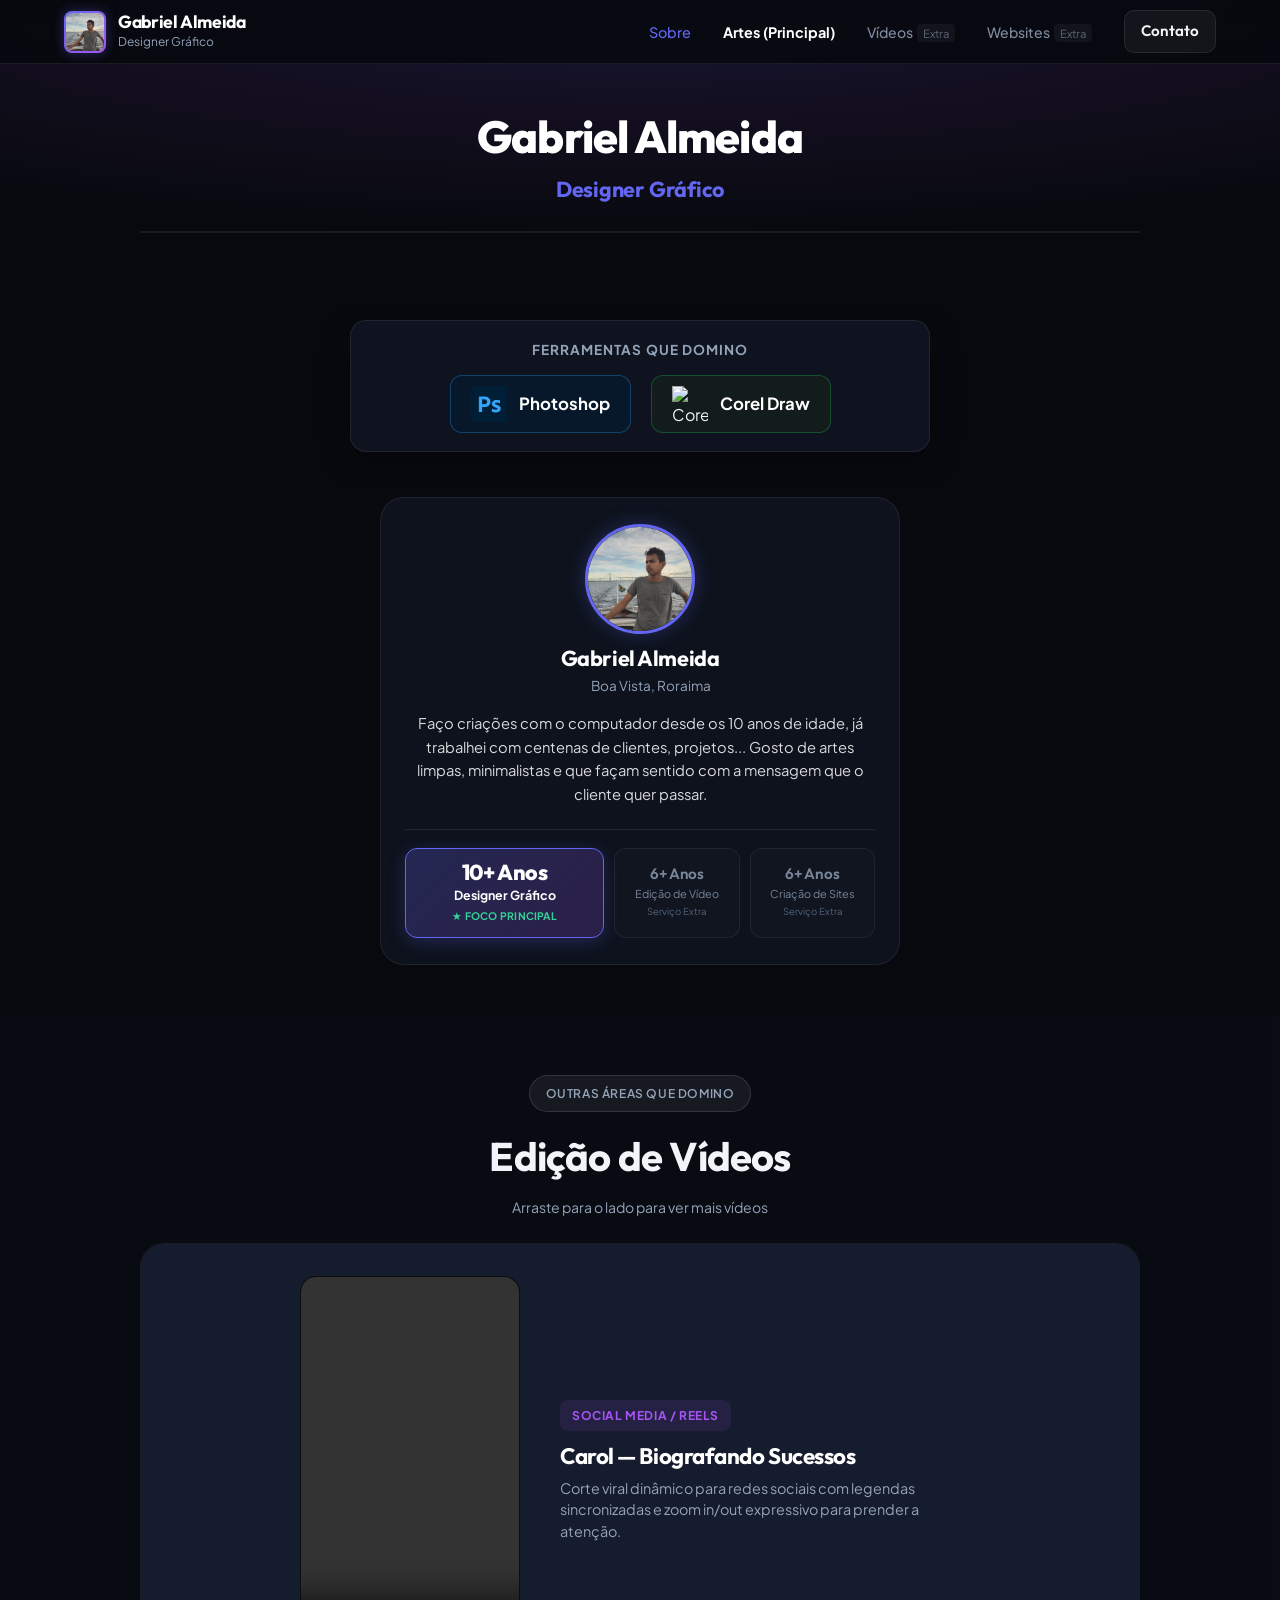
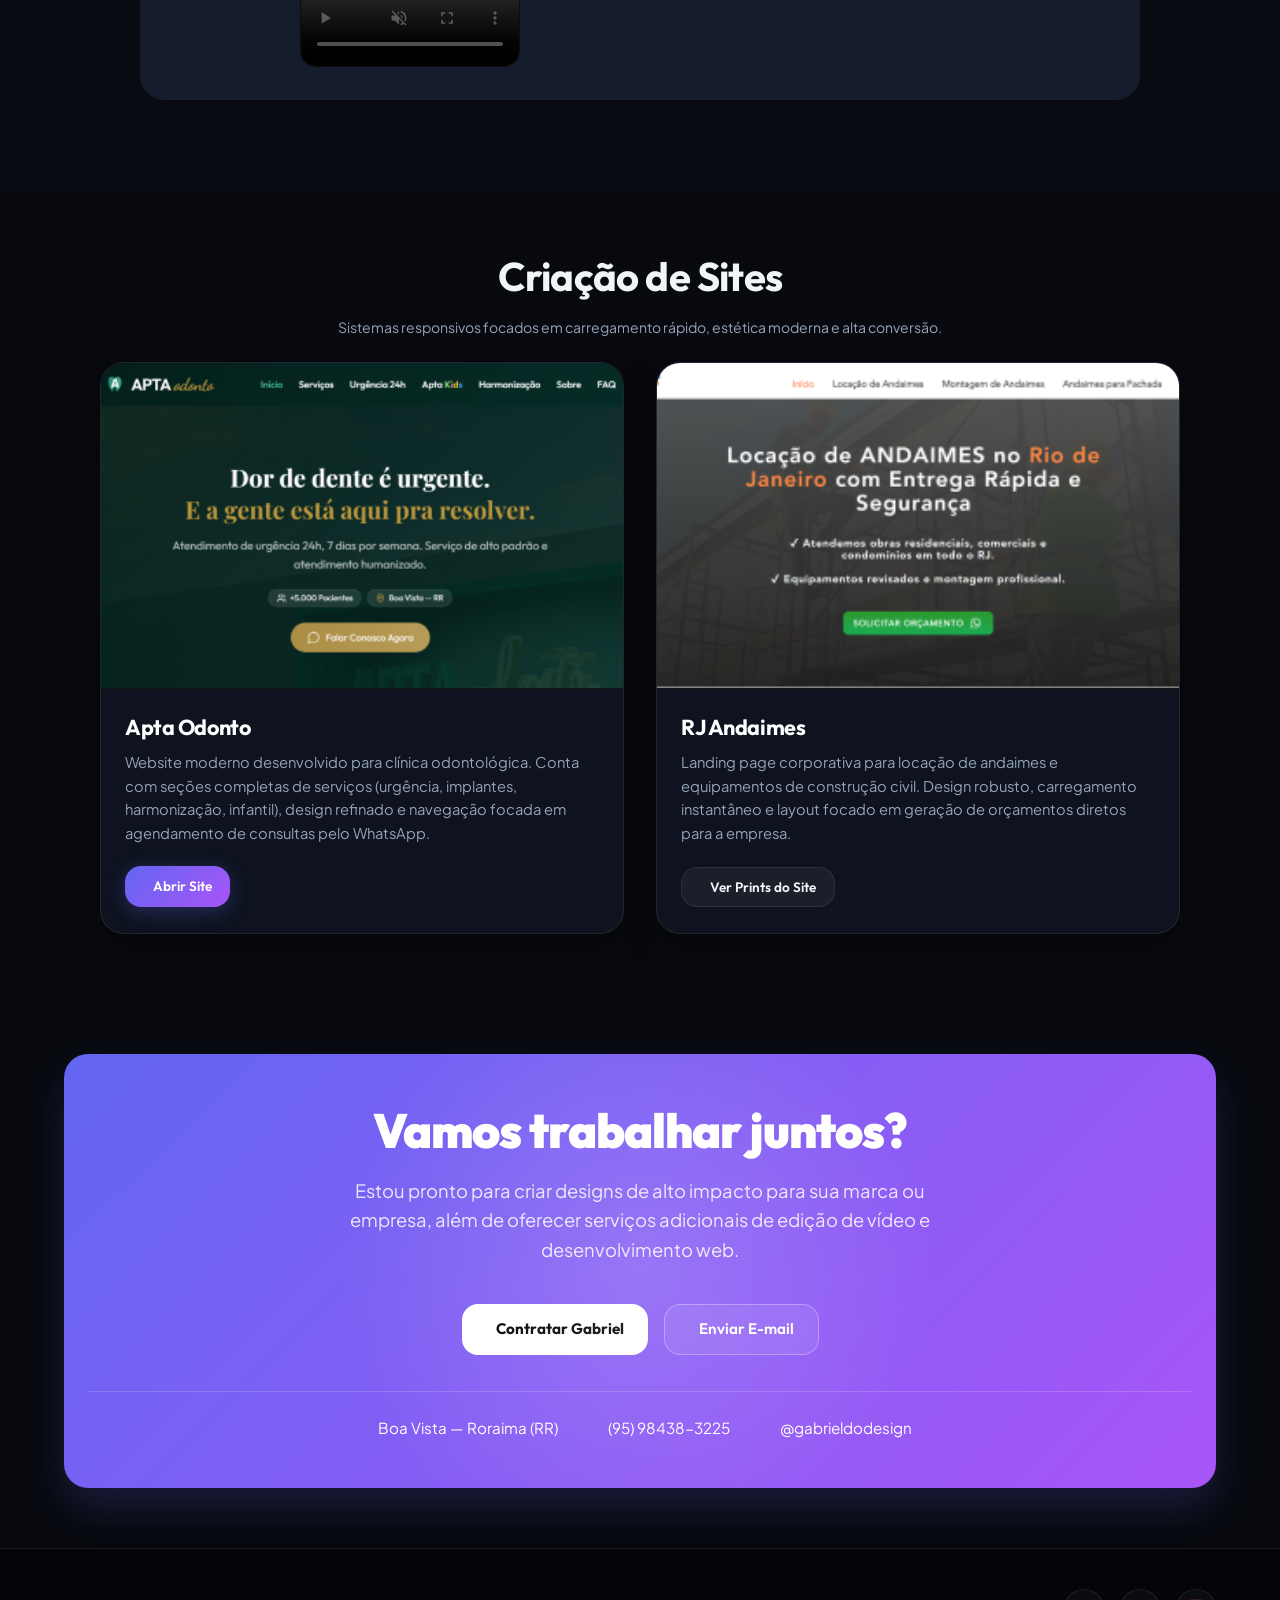
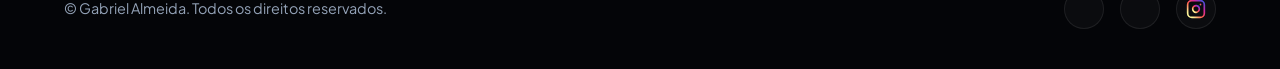
==== commit 0c09a4ea: "Atualizacao completa do portfolio Gabriel Almeida" ====
--- a/index.html
+++ b/index.html
@@ -179,10 +179,7 @@
                     style="background: rgba(255,255,255,0.06); color: var(--text-muted); border-color: rgba(255,255,255,0.12);">
                     Outras áreas que domino
                 </div>
-                <h2>Edições de Vídeo</h2>
-                <p style="color: var(--accent-primary); font-weight: 600; margin-bottom: 6px; font-size: 1rem;">
-                    Além do design gráfico, também ofereço produção e edição de vídeos dinâmicos.
-                </p>
+                <h2>Edição de Vídeos</h2>
                 <p style="font-size: 0.88rem; color: var(--text-muted);">
                     Arraste para o lado para ver mais vídeos
                 </p>
@@ -323,10 +320,7 @@
     <section class="web-section" id="web">
         <div class="container">
             <div class="section-header" style="margin-bottom: 24px;">
-                <h2>Criação de Websites</h2>
-                <p style="color: var(--accent-primary); font-weight: 600; margin-bottom: 6px; font-size: 1rem;">
-                    Além do design visual, também desenvolvo sites completos e landing pages funcionais.
-                </p>
+                <h2>Criação de Sites</h2>
                 <p style="font-size: 0.88rem; color: var(--text-muted);">
                     Sistemas responsivos focados em carregamento rápido, estética moderna e alta conversão.
                 </p>
@@ -453,7 +447,8 @@
             </div>
 
             <!-- Bolinhas indicadoras no Lightbox quando houver carrossel/múltiplas fotos -->
-            <div class="carousel-dots lightbox-dots" id="lightboxDots" style="margin: 0 0 14px; min-height: 10px;"></div>
+            <div class="carousel-dots lightbox-dots" id="lightboxDots" style="margin: 0 0 14px; min-height: 10px;">
+            </div>
 
             <div class="lightbox-meta">
                 <h3 id="lightboxTitle">Título</h3>
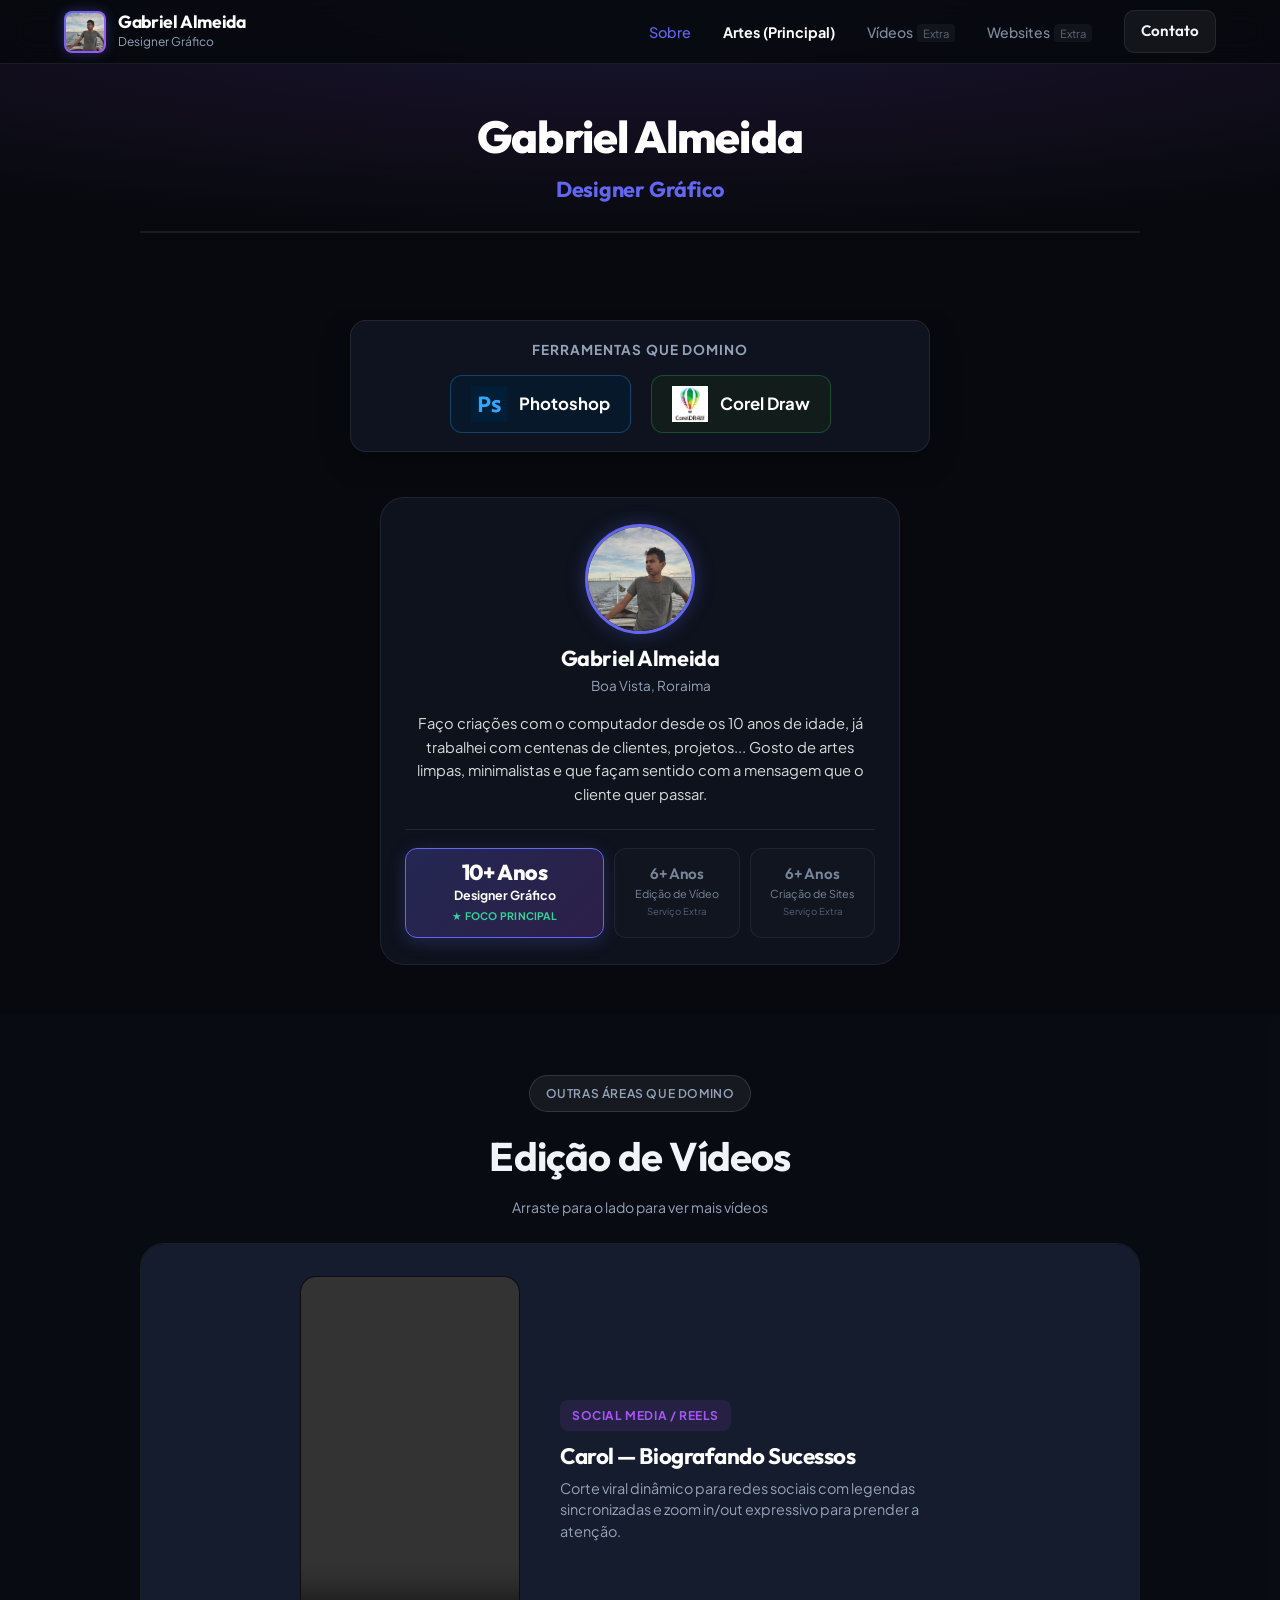
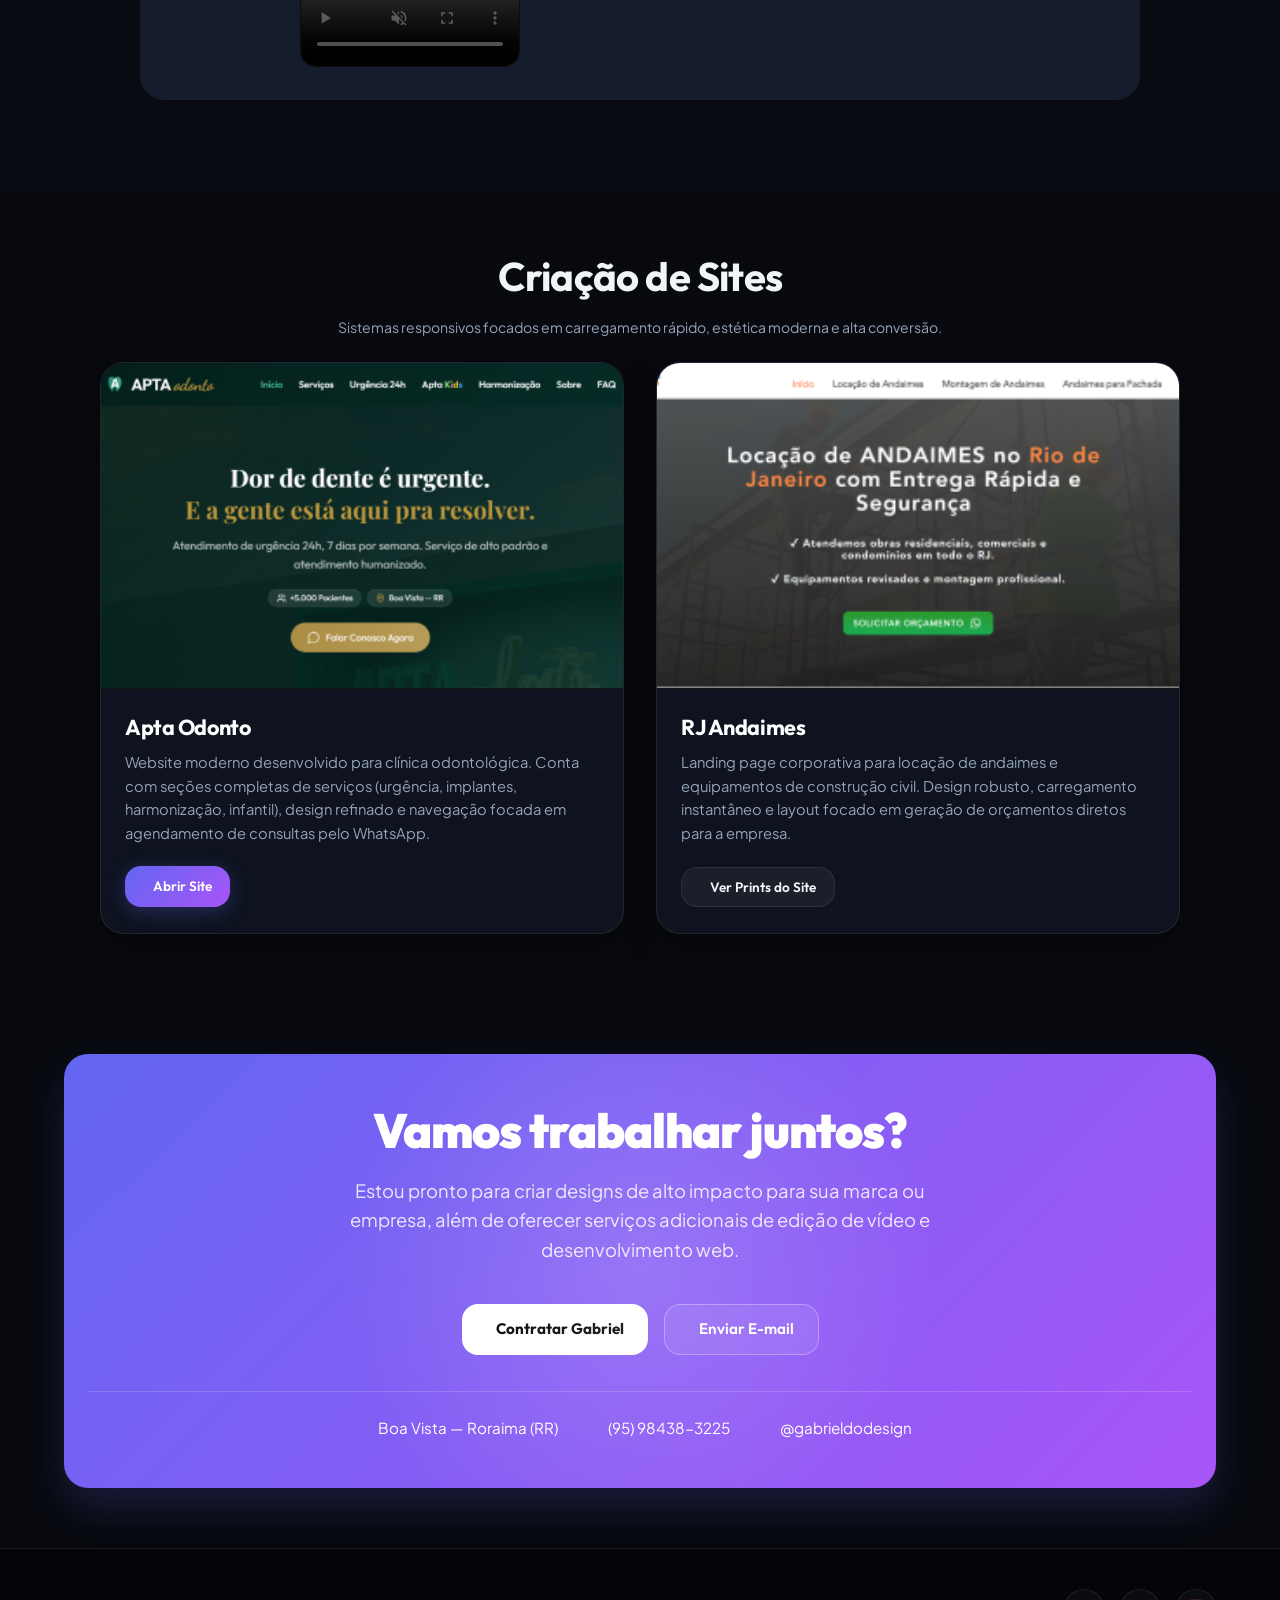
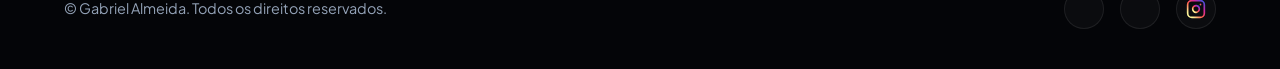
==== commit 227dccb0: "Atualizacao completa do portfolio Gabriel Almeida" ====
--- a/index.html
+++ b/index.html
@@ -646,7 +646,7 @@
                 <div class="design-card" onclick="openProjectLightbox(${idx})">
                     <div class="design-img-wrapper" style="position:relative;">
                         ${carouselBadge}
-                        <img src="${proj.images[0]}" alt="${proj.title}">
+                        <img src="${proj.images[0]}" alt="${proj.title}" loading="lazy" decoding="async">
                     </div>
                     <div class="design-card-info">
                         <span class="design-card-tag">${proj.tag}</span>
@@ -656,7 +656,7 @@
             `;
             designTrack.appendChild(slide);
         });
-        lucide.createIcons(); // Atualiza ícones gerados no badge
+        lucide.createIcons();
 
         // ============================================
         // LOGICA DO CARROSSEL DE ARTES
@@ -847,22 +847,38 @@
             currentProjectIndex = projIdx;
             currentLightboxProject = projects[projIdx];
             openImgIdx = 0;
+            lightboxImg.src = '';
             renderLightboxState();
 
+            const wasActive = designLightbox.classList.contains('active');
             designLightbox.classList.add('active');
             document.documentElement.classList.add('modal-open');
             document.body.classList.add('modal-open');
+
+            if (!wasActive) {
+                try {
+                    history.pushState({ modalOpen: true }, '', '#projeto');
+                } catch (err) { }
+            }
         }
 
         function openRjLightbox() {
             currentProjectIndex = null;
             currentLightboxProject = rjWebsiteData;
             openImgIdx = 0;
+            lightboxImg.src = '';
             renderLightboxState();
 
+            const wasActive = designLightbox.classList.contains('active');
             designLightbox.classList.add('active');
             document.documentElement.classList.add('modal-open');
             document.body.classList.add('modal-open');
+
+            if (!wasActive) {
+                try {
+                    history.pushState({ modalOpen: true }, '', '#projeto');
+                } catch (err) { }
+            }
         }
 
         function renderLightboxState() {
@@ -962,13 +978,35 @@
             }
         }
 
-        function closeLightbox() {
+        // Função interna para fechar o modal
+        function closeLightboxInternal() {
             designLightbox.classList.remove('active');
             document.documentElement.classList.remove('modal-open');
             document.body.classList.remove('modal-open');
+            lightboxImg.src = '';
+            lightboxTitle.textContent = '';
+            lightboxDesc.textContent = '';
             currentLightboxProject = null;
             currentProjectIndex = null;
-        }
+            openImgIdx = 0;
+        }
+
+        // Fechar pelo botão X, clique fora ou tecla ESC
+        function closeLightbox() {
+            if (designLightbox.classList.contains('active')) {
+                closeLightboxInternal();
+                if (window.location.hash === '#projeto' || (history.state && history.state.modalOpen)) {
+                    history.back();
+                }
+            }
+        }
+
+        // Fechar modal ao apertar o botão VOLTAR do celular / navegador
+        window.addEventListener('popstate', (e) => {
+            if (designLightbox.classList.contains('active')) {
+                closeLightboxInternal();
+            }
+        });
 
         // Fechar ao clicar fora
         designLightbox.addEventListener('click', (e) => {
--- a/style.css
+++ b/style.css
@@ -1204,7 +1204,6 @@
     justify-content: center;
     position: relative;
     touch-action: pan-y pinch-zoom;
-    transition: all 0.3s ease;
 }
 
 .lightbox-image-wrapper img {
@@ -1216,6 +1215,7 @@
     border: 1px solid rgba(255, 255, 255, 0.05);
     display: block;
     touch-action: pan-y pinch-zoom;
+    image-rendering: auto;
 }
 
 .lightbox-image-wrapper.scrollable-wrapper {
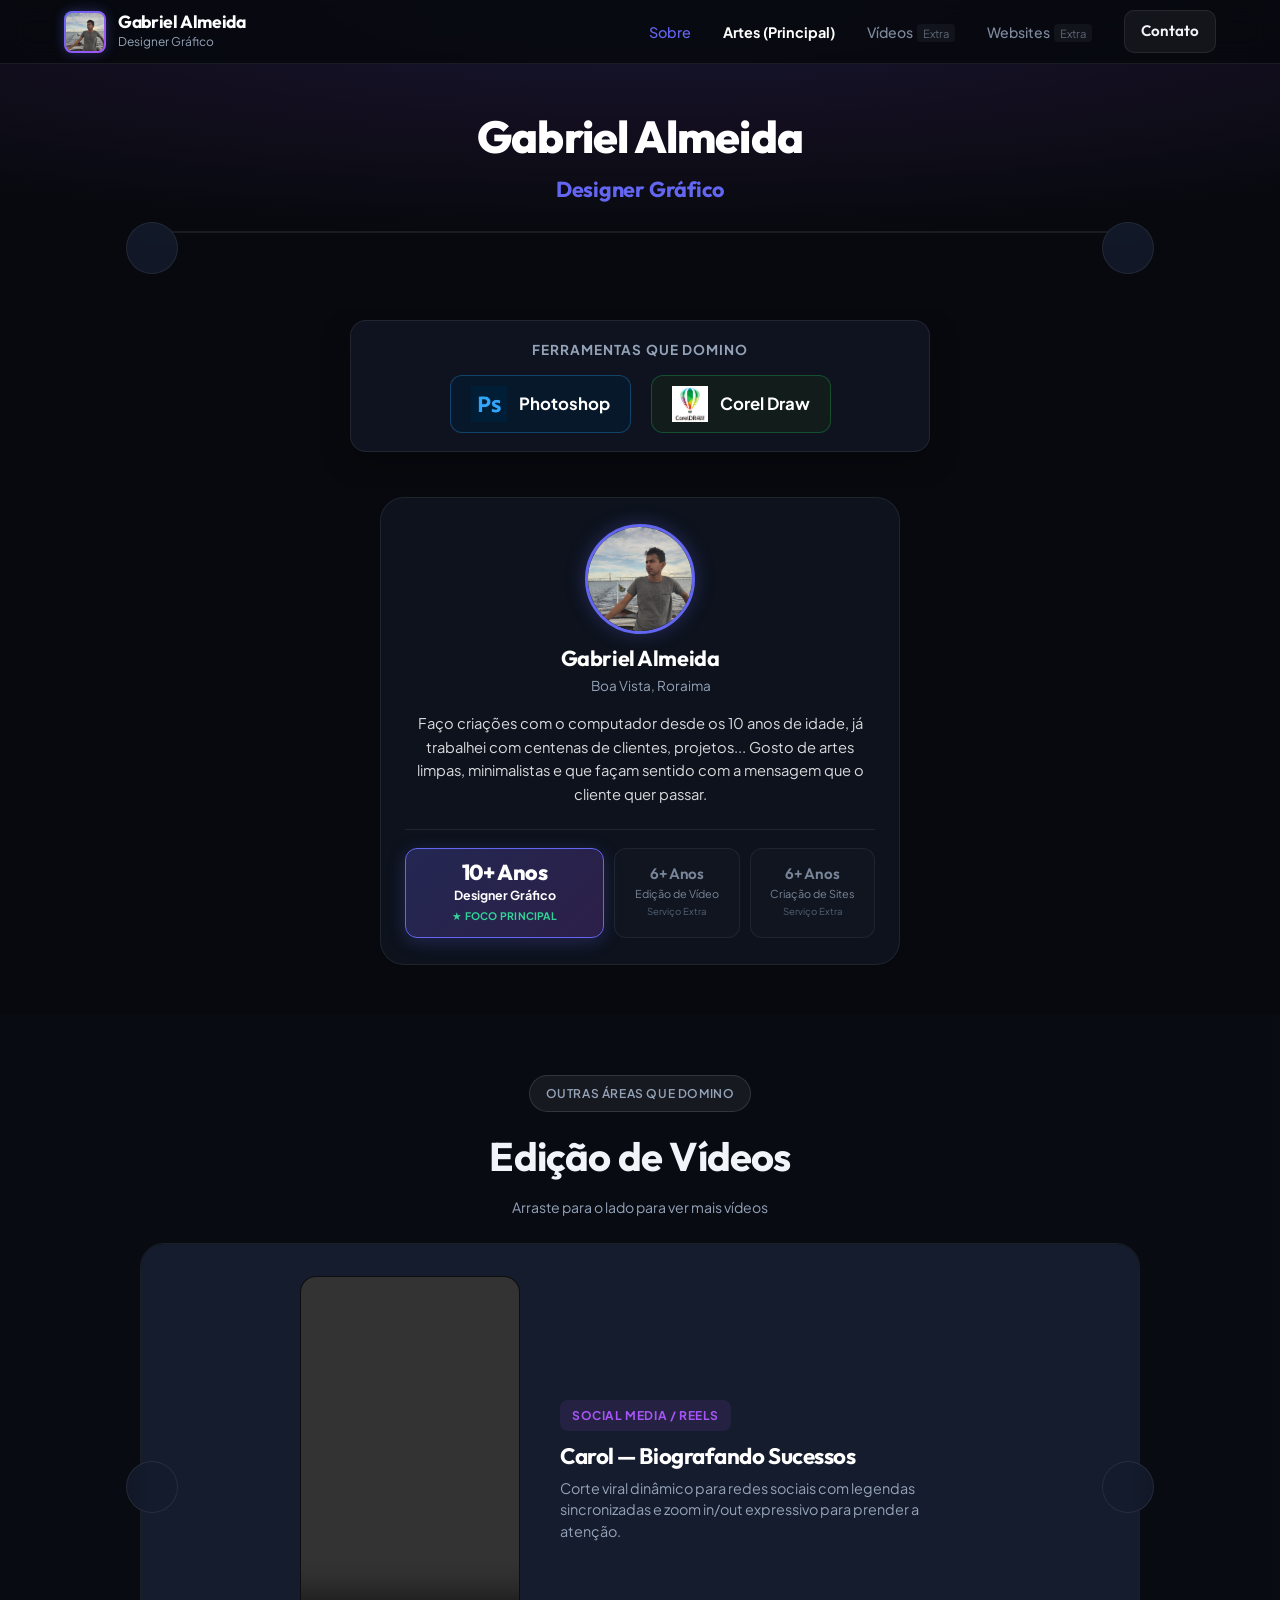
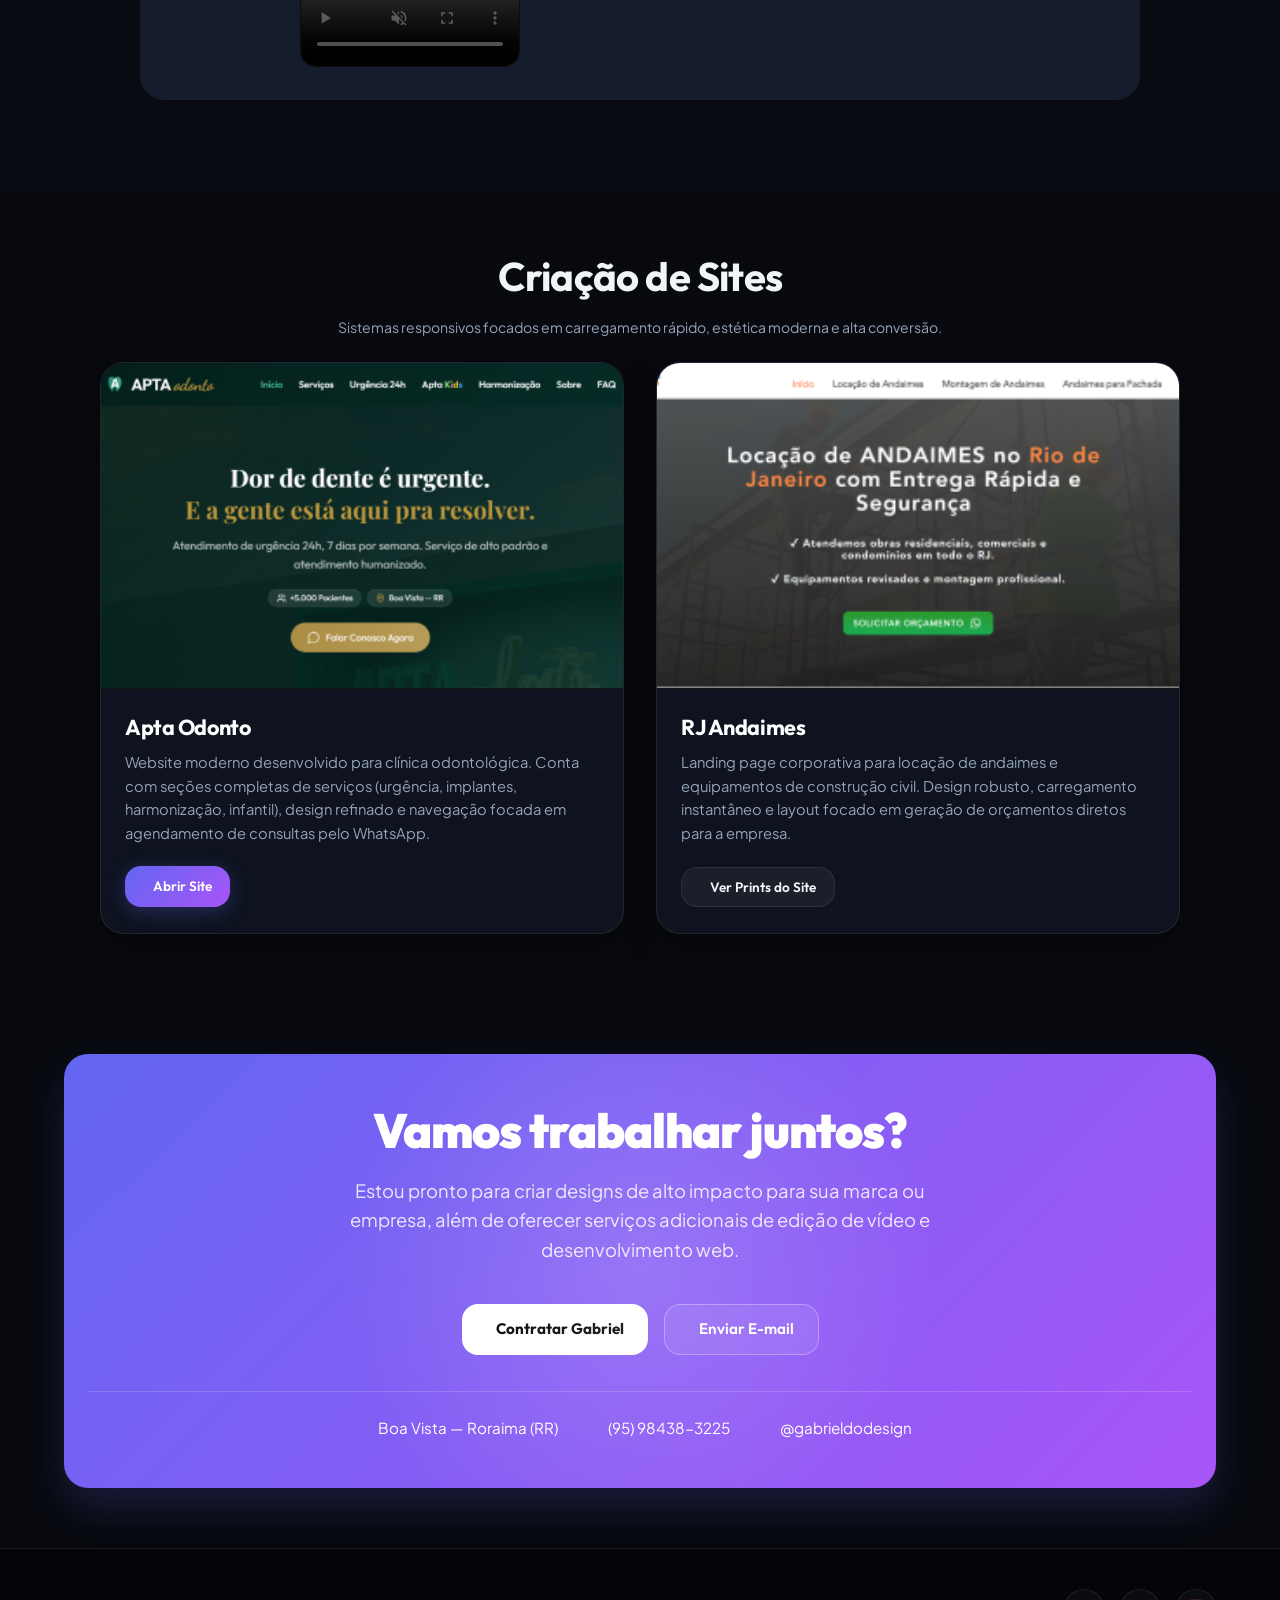
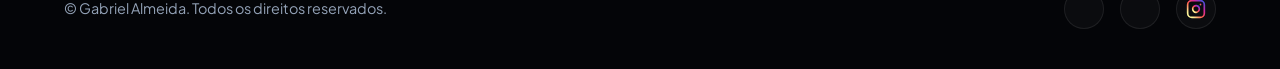
==== commit 984d65fa: "Atualizacao completa do portfolio Gabriel Almeida" ====
--- a/index.html
+++ b/index.html
@@ -67,6 +67,9 @@
         <section class="design-section" id="design" style="padding: 10px 0 45px; background: transparent;">
             <div class="container">
                 <div class="carousel-outer">
+                    <button class="nav-btn nav-btn-prev" id="designPrev" aria-label="Arte Anterior">
+                        <i data-lucide="chevron-left"></i>
+                    </button>
                     <div class="carousel-viewport">
                         <div class="carousel-track" id="designTrack">
 
@@ -74,6 +77,9 @@
 
                         </div>
                     </div>
+                    <button class="nav-btn nav-btn-next" id="designNext" aria-label="Próxima Arte">
+                        <i data-lucide="chevron-right"></i>
+                    </button>
 
                     <div class="carousel-dots" id="designDots"></div>
                 </div>
@@ -186,6 +192,9 @@
             </div>
 
             <div class="carousel-outer">
+                <button class="nav-btn nav-btn-prev" id="videoPrev" aria-label="Vídeo Anterior">
+                    <i data-lucide="chevron-left"></i>
+                </button>
                 <div class="carousel-viewport">
                     <div class="carousel-track" id="videoTrack">
 
@@ -206,7 +215,7 @@
                         <!-- Slide 2 -->
                         <div class="video-slide">
                             <div class="video-wrapper portrait">
-                                <video src="videos/Comunidade Violao Depois dos 40.mp4" controls preload="metadata"
+                                <video src="videos/Comunidade Violao Depois dos 40.mp4" controls preload="none"
                                     muted playsinline></video>
                             </div>
                             <div class="video-info-panel">
@@ -221,7 +230,7 @@
                         <!-- Slide 3 -->
                         <div class="video-slide">
                             <div class="video-wrapper portrait">
-                                <video src="videos/Zen Shiasu.mp4" controls preload="metadata" muted
+                                <video src="videos/Zen Shiasu.mp4" controls preload="none" muted
                                     playsinline></video>
                             </div>
                             <div class="video-info-panel">
@@ -235,7 +244,7 @@
                         <!-- Slide 4 -->
                         <div class="video-slide">
                             <div class="video-wrapper portrait">
-                                <video src="videos/VD 40.mp4" controls preload="metadata" muted playsinline></video>
+                                <video src="videos/VD 40.mp4" controls preload="none" muted playsinline></video>
                             </div>
                             <div class="video-info-panel">
                                 <span class="video-tag">Marketing / Anúncio</span>
@@ -248,7 +257,7 @@
                         <!-- Slide 5 -->
                         <div class="video-slide">
                             <div class="video-wrapper portrait">
-                                <video src="videos/biografandosucessos 2 Enuzia.mp4" controls preload="metadata" muted
+                                <video src="videos/biografandosucessos 2 Enuzia.mp4" controls preload="none" muted
                                     playsinline></video>
                             </div>
                             <div class="video-info-panel">
@@ -262,7 +271,7 @@
                         <!-- Slide 6 -->
                         <div class="video-slide">
                             <div class="video-wrapper">
-                                <video src="videos/App Cursa Vídeo.mp4" controls preload="metadata" muted
+                                <video src="videos/App Cursa Vídeo.mp4" controls preload="none" muted
                                     playsinline></video>
                             </div>
                             <div class="video-info-panel">
@@ -276,7 +285,7 @@
                         <!-- Slide 7 (Formato vertical "em pé") -->
                         <div class="video-slide">
                             <div class="video-wrapper portrait">
-                                <video src="videos/Corretora no Texas.mp4" controls preload="metadata" muted
+                                <video src="videos/Corretora no Texas.mp4" controls preload="none" muted
                                     playsinline></video>
                             </div>
                             <div class="video-info-panel">
@@ -310,6 +319,9 @@
 
                     </div>
                 </div>
+                <button class="nav-btn nav-btn-next" id="videoNext" aria-label="Próximo Vídeo">
+                    <i data-lucide="chevron-right"></i>
+                </button>
 
                 <div class="carousel-dots" id="videoDots"></div>
             </div>
@@ -446,13 +458,13 @@
                 </div>
             </div>
 
-            <!-- Bolinhas indicadoras no Lightbox quando houver carrossel/múltiplas fotos -->
-            <div class="carousel-dots lightbox-dots" id="lightboxDots" style="margin: 0 0 14px; min-height: 10px;">
-            </div>
-
             <div class="lightbox-meta">
                 <h3 id="lightboxTitle">Título</h3>
                 <p class="lightbox-desc" id="lightboxDesc">Descrição do projeto</p>
+            </div>
+
+            <!-- Bolinhas indicadoras no Lightbox (abaixo do bloco explicativo) -->
+            <div class="carousel-dots lightbox-dots" id="lightboxDots" style="margin-top: 14px; min-height: 10px;">
             </div>
         </div>
     </div>
@@ -675,6 +687,23 @@
             return 3;
         }
 
+        if (designPrev && designNext) {
+            designPrev.addEventListener('click', () => {
+                if (activeDesignIndex > 0) {
+                    activeDesignIndex--;
+                    updateDesignCarouselState();
+                }
+            });
+            designNext.addEventListener('click', () => {
+                const visible = getVisibleDesignsCount();
+                const maxIdx = Math.max(0, totalDesigns - visible);
+                if (activeDesignIndex < maxIdx) {
+                    activeDesignIndex++;
+                    updateDesignCarouselState();
+                }
+            });
+        }
+
         function buildDesignDots() {
             designDotsContainer.innerHTML = '';
             const visible = getVisibleDesignsCount();
@@ -707,21 +736,39 @@
             });
         }
 
-        // Touch Swipe para o carrossel de designs/artes
+        // Touch Swipe para o carrossel de designs/artes (com proteção de zoom)
+        let isDesignPinching = false;
         let designTouchStartX = 0;
         let designTouchStartY = 0;
         const designViewport = designTrack.parentElement;
 
         designViewport.addEventListener('touchstart', (e) => {
-            designTouchStartX = e.changedTouches[0].screenX;
-            designTouchStartY = e.changedTouches[0].screenY;
+            if (e.touches.length > 1) {
+                isDesignPinching = true;
+                return;
+            }
+            isDesignPinching = false;
+            designTouchStartX = e.touches[0].clientX;
+            designTouchStartY = e.touches[0].clientY;
         }, { passive: true });
 
+        designViewport.addEventListener('touchmove', (e) => {
+            if (e.touches.length > 1) {
+                isDesignPinching = true;
+            }
+        }, { passive: true });
+
         designViewport.addEventListener('touchend', (e) => {
-            const diffX = e.changedTouches[0].screenX - designTouchStartX;
-            const diffY = e.changedTouches[0].screenY - designTouchStartY;
-
-            if (Math.abs(diffX) > 35 && Math.abs(diffX) > Math.abs(diffY) * 1.2) {
+            if (isDesignPinching) {
+                isDesignPinching = false;
+                return;
+            }
+            if (e.touches.length > 0) return;
+
+            const diffX = e.changedTouches[0].clientX - designTouchStartX;
+            const diffY = e.changedTouches[0].clientY - designTouchStartY;
+
+            if (Math.abs(diffX) > 40 && Math.abs(diffX) > Math.abs(diffY) * 1.5) {
                 if (diffX < 0) {
                     activeDesignIndex++;
                 } else {
@@ -783,21 +830,50 @@
             updateVideoCarouselState();
         }
 
-        // Touch Swipe para o carrossel de vídeos
+        const videoPrev = document.getElementById('videoPrev');
+        const videoNext = document.getElementById('videoNext');
+        if (videoPrev && videoNext) {
+            videoPrev.addEventListener('click', () => {
+                goToVideoSlide(activeVideoIndex - 1);
+            });
+            videoNext.addEventListener('click', () => {
+                goToVideoSlide(activeVideoIndex + 1);
+            });
+        }
+
+        // Touch Swipe para o carrossel de vídeos (com proteção de zoom)
+        let isVideoPinching = false;
         let videoTouchStartX = 0;
         let videoTouchStartY = 0;
         const videoViewport = videoTrack.parentElement;
 
         videoViewport.addEventListener('touchstart', (e) => {
-            videoTouchStartX = e.changedTouches[0].screenX;
-            videoTouchStartY = e.changedTouches[0].screenY;
+            if (e.touches.length > 1) {
+                isVideoPinching = true;
+                return;
+            }
+            isVideoPinching = false;
+            videoTouchStartX = e.touches[0].clientX;
+            videoTouchStartY = e.touches[0].clientY;
         }, { passive: true });
 
+        videoViewport.addEventListener('touchmove', (e) => {
+            if (e.touches.length > 1) {
+                isVideoPinching = true;
+            }
+        }, { passive: true });
+
         videoViewport.addEventListener('touchend', (e) => {
-            const diffX = e.changedTouches[0].screenX - videoTouchStartX;
-            const diffY = e.changedTouches[0].screenY - videoTouchStartY;
-
-            if (Math.abs(diffX) > 35 && Math.abs(diffX) > Math.abs(diffY) * 1.2) {
+            if (isVideoPinching) {
+                isVideoPinching = false;
+                return;
+            }
+            if (e.touches.length > 0) return;
+
+            const diffX = e.changedTouches[0].clientX - videoTouchStartX;
+            const diffY = e.changedTouches[0].clientY - videoTouchStartY;
+
+            if (Math.abs(diffX) > 40 && Math.abs(diffX) > Math.abs(diffY) * 1.5) {
                 if (diffX < 0) {
                     goToVideoSlide(activeVideoIndex + 1);
                 } else {
@@ -843,11 +919,21 @@
         let currentLightboxProject = null;
         let openImgIdx = 0;
 
+        function preloadProjectImages(project) {
+            if (!project) return;
+            const imgs = Array.isArray(project.items) ? project.items.map(i => i.src) : project.images;
+            if (imgs && imgs.length > 0) {
+                imgs.forEach(src => {
+                    const preloadImg = new Image();
+                    preloadImg.src = src;
+                });
+            }
+        }
+
         function openProjectLightbox(projIdx) {
             currentProjectIndex = projIdx;
             currentLightboxProject = projects[projIdx];
             openImgIdx = 0;
-            lightboxImg.src = '';
             renderLightboxState();
 
             const wasActive = designLightbox.classList.contains('active');
@@ -866,7 +952,6 @@
             currentProjectIndex = null;
             currentLightboxProject = rjWebsiteData;
             openImgIdx = 0;
-            lightboxImg.src = '';
             renderLightboxState();
 
             const wasActive = designLightbox.classList.contains('active');
@@ -931,6 +1016,13 @@
                 lightboxDots.style.display = 'none';
             }
 
+            // Pré-carregamento automático em segundo plano
+            preloadProjectImages(currentLightboxProject);
+            if (currentProjectIndex !== null) {
+                const nextProj = projects[(currentProjectIndex + 1) % projects.length];
+                preloadProjectImages(nextProj);
+            }
+
             // Retorna o scroll para o topo a cada troca de imagem
             lightboxImageWrapper.scrollTop = 0;
         }
@@ -1025,35 +1117,96 @@
         });
 
         // ============================================
-        // NAVEGAÇÃO POR TOQUE / DESLIZE (TOUCH SWIPE) NO CELULAR
+        // NAVEGAÇÃO POR TOQUE / DESLIZE (TOUCH SWIPE) NO CELULAR COM PROTEÇÃO TOTAL DE ZOOM
         // ============================================
-        let touchStartX = 0;
-        let touchStartY = 0;
-        let touchEndX = 0;
-        let touchEndY = 0;
+        let lightboxTouchId = null;
+        let lightboxTouchStartX = 0;
+        let lightboxTouchStartY = 0;
+        let lightboxTouchStartTime = 0;
+        let lightboxWasMultiTouch = false;
+        let lightboxPinchCooldownUntil = 0;
 
         lightboxViewArea.addEventListener('touchstart', (e) => {
-            touchStartX = e.changedTouches[0].screenX;
-            touchStartY = e.changedTouches[0].screenY;
+            // Se houver mais de 1 dedo na tela, marca multi-touch imediatamente
+            if (e.touches.length > 1) {
+                lightboxWasMultiTouch = true;
+                lightboxTouchId = null;
+                lightboxPinchCooldownUntil = Date.now() + 600;
+                return;
+            }
+
+            // Se ainda estiver no cooldown de um zoom recente
+            if (Date.now() < lightboxPinchCooldownUntil) {
+                lightboxWasMultiTouch = true;
+                return;
+            }
+
+            // Apenas 1 dedo
+            lightboxWasMultiTouch = false;
+            const touch = e.touches[0];
+            lightboxTouchId = touch.identifier;
+            lightboxTouchStartX = touch.clientX;
+            lightboxTouchStartY = touch.clientY;
+            lightboxTouchStartTime = Date.now();
         }, { passive: true });
 
+        lightboxViewArea.addEventListener('touchmove', (e) => {
+            if (e.touches.length > 1) {
+                lightboxWasMultiTouch = true;
+                lightboxTouchId = null;
+                lightboxPinchCooldownUntil = Date.now() + 600;
+            }
+        }, { passive: true });
+
         lightboxViewArea.addEventListener('touchend', (e) => {
-            touchEndX = e.changedTouches[0].screenX;
-            touchEndY = e.changedTouches[0].screenY;
-
-            const diffX = touchEndX - touchStartX;
-            const diffY = touchEndY - touchStartY;
-
-            // Identificar deslize horizontal claro (mínimo 45px e mais horizontal que vertical)
-            if (Math.abs(diffX) > 45 && Math.abs(diffX) > Math.abs(diffY) * 1.5) {
-                if (diffX < 0) {
-                    // Deslizou para a esquerda -> próxima imagem
-                    nextLightboxImage();
-                } else {
-                    // Deslizou para a direita -> imagem anterior
-                    prevLightboxImage();
-                }
-            }
+            // Se foi gesto de pinça ou se ainda estiver no cooldown de zoom, NUNCA passa foto
+            if (lightboxWasMultiTouch || Date.now() < lightboxPinchCooldownUntil) {
+                if (e.touches.length === 0) {
+                    lightboxWasMultiTouch = false;
+                }
+                return;
+            }
+
+            // Se o usuário estiver com zoom ativo na tela (escala > 1.05), NUNCA passa foto
+            if (window.visualViewport && window.visualViewport.scale > 1.05) {
+                return;
+            }
+
+            // Se ainda restam dedos na tela, ignora
+            if (e.touches.length > 0) return;
+
+            // Encontra o mesmo dedo exato que iniciou o toque
+            let matchingTouch = null;
+            for (let i = 0; i < e.changedTouches.length; i++) {
+                if (e.changedTouches[i].identifier === lightboxTouchId) {
+                    matchingTouch = e.changedTouches[i];
+                    break;
+                }
+            }
+
+            if (!matchingTouch) return;
+
+            const touchEndX = matchingTouch.clientX;
+            const touchEndY = matchingTouch.clientY;
+            const diffX = touchEndX - lightboxTouchStartX;
+            const diffY = touchEndY - lightboxTouchStartY;
+            const duration = Date.now() - lightboxTouchStartTime;
+
+            // Só ativa se:
+            // 1. Duração for rápida (entre 60ms e 550ms)
+            // 2. Distância for no mínimo 55px
+            // 3. For estritamente horizontal (2x maior que vertical)
+            if (duration > 60 && duration < 550) {
+                if (Math.abs(diffX) > 55 && Math.abs(diffX) > Math.abs(diffY) * 2.0) {
+                    if (diffX < 0) {
+                        nextLightboxImage();
+                    } else {
+                        prevLightboxImage();
+                    }
+                }
+            }
+
+            lightboxTouchId = null;
         }, { passive: true });
     </script>
 </body>
--- a/style.css
+++ b/style.css
@@ -743,7 +743,8 @@
     justify-content: center;
     align-items: center;
     gap: 8px;
-    margin: 0 0 16px;
+    margin-top: 14px;
+    margin-bottom: 10px;
     z-index: 10002;
 }
 
@@ -916,8 +917,15 @@
     transition: transform var(--transition-smooth);
 }
 
-.design-card:hover .design-img-wrapper img {
-    transform: scale(1.05);
+@media (hover: hover) and (pointer: fine) {
+    .design-card:hover {
+        transform: translateY(-6px);
+        border-color: var(--border-hover);
+        box-shadow: 0 20px 40px rgba(0, 0, 0, 0.3);
+    }
+    .design-card:hover .design-img-wrapper img {
+        transform: scale(1.05);
+    }
 }
 
 .design-card-info {
@@ -1561,3 +1569,10 @@
         margin-bottom: 20px;
     }
 }
+
+/* Esconder botões de navegação lateral em celulares e tablets (apenas no computador) */
+@media (max-width: 1024px) {
+    .nav-btn {
+        display: none !important;
+    }
+}
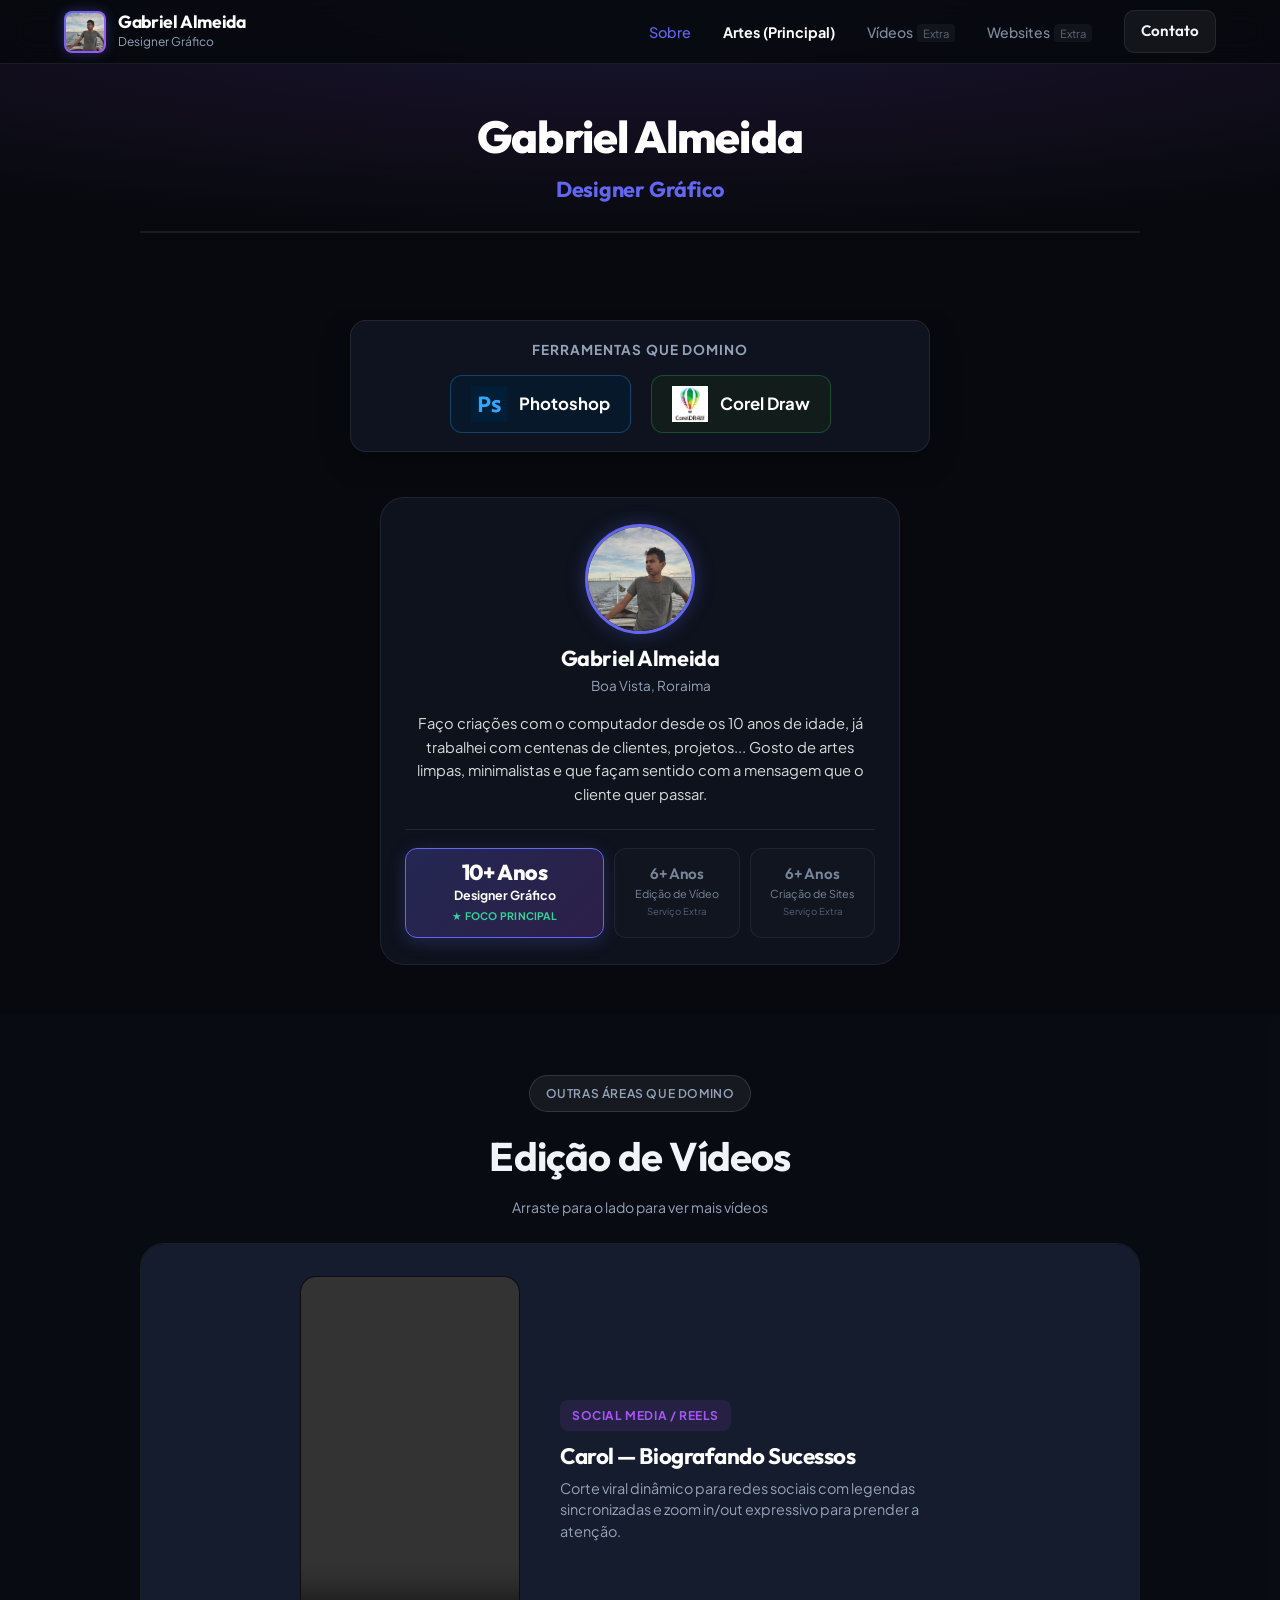
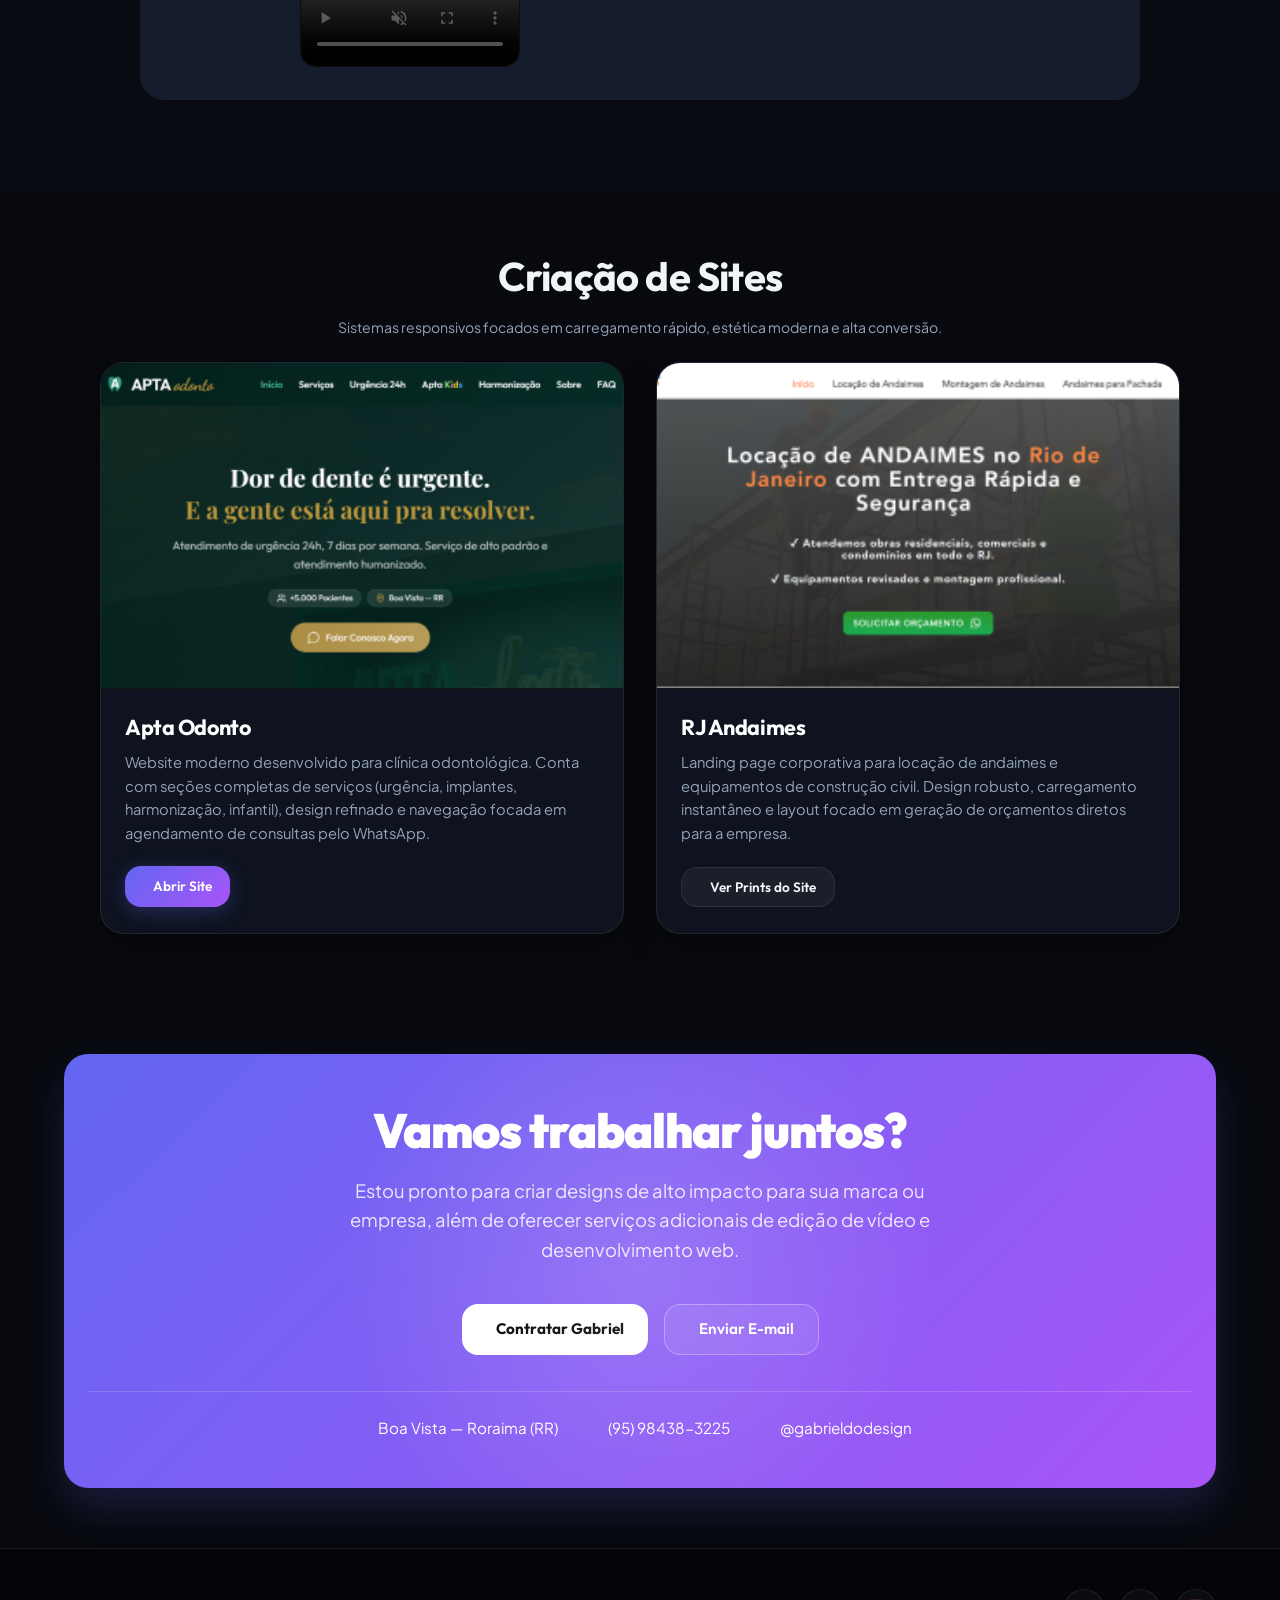
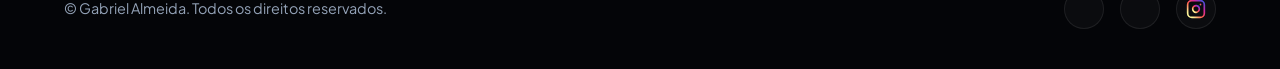
==== commit 04192782: "Atualizacao completa do portfolio Gabriel Almeida" ====
--- a/index.html
+++ b/index.html
@@ -67,9 +67,6 @@
         <section class="design-section" id="design" style="padding: 10px 0 45px; background: transparent;">
             <div class="container">
                 <div class="carousel-outer">
-                    <button class="nav-btn nav-btn-prev" id="designPrev" aria-label="Arte Anterior">
-                        <i data-lucide="chevron-left"></i>
-                    </button>
                     <div class="carousel-viewport">
                         <div class="carousel-track" id="designTrack">
 
@@ -77,9 +74,6 @@
 
                         </div>
                     </div>
-                    <button class="nav-btn nav-btn-next" id="designNext" aria-label="Próxima Arte">
-                        <i data-lucide="chevron-right"></i>
-                    </button>
 
                     <div class="carousel-dots" id="designDots"></div>
                 </div>
@@ -192,9 +186,6 @@
             </div>
 
             <div class="carousel-outer">
-                <button class="nav-btn nav-btn-prev" id="videoPrev" aria-label="Vídeo Anterior">
-                    <i data-lucide="chevron-left"></i>
-                </button>
                 <div class="carousel-viewport">
                     <div class="carousel-track" id="videoTrack">
 
@@ -319,9 +310,6 @@
 
                     </div>
                 </div>
-                <button class="nav-btn nav-btn-next" id="videoNext" aria-label="Próximo Vídeo">
-                    <i data-lucide="chevron-right"></i>
-                </button>
 
                 <div class="carousel-dots" id="videoDots"></div>
             </div>
@@ -687,23 +675,6 @@
             return 3;
         }
 
-        if (designPrev && designNext) {
-            designPrev.addEventListener('click', () => {
-                if (activeDesignIndex > 0) {
-                    activeDesignIndex--;
-                    updateDesignCarouselState();
-                }
-            });
-            designNext.addEventListener('click', () => {
-                const visible = getVisibleDesignsCount();
-                const maxIdx = Math.max(0, totalDesigns - visible);
-                if (activeDesignIndex < maxIdx) {
-                    activeDesignIndex++;
-                    updateDesignCarouselState();
-                }
-            });
-        }
-
         function buildDesignDots() {
             designDotsContainer.innerHTML = '';
             const visible = getVisibleDesignsCount();
@@ -828,17 +799,6 @@
         function goToVideoSlide(index) {
             activeVideoIndex = (index + totalVideos) % totalVideos;
             updateVideoCarouselState();
-        }
-
-        const videoPrev = document.getElementById('videoPrev');
-        const videoNext = document.getElementById('videoNext');
-        if (videoPrev && videoNext) {
-            videoPrev.addEventListener('click', () => {
-                goToVideoSlide(activeVideoIndex - 1);
-            });
-            videoNext.addEventListener('click', () => {
-                goToVideoSlide(activeVideoIndex + 1);
-            });
         }
 
         // Touch Swipe para o carrossel de vídeos (com proteção de zoom)
--- a/style.css
+++ b/style.css
@@ -1117,7 +1117,6 @@
 html.modal-open,
 body.modal-open {
     overflow: hidden !important;
-    height: 100% !important;
 }
 
 /* ----------------------------------------------------
@@ -1569,10 +1568,3 @@
         margin-bottom: 20px;
     }
 }
-
-/* Esconder botões de navegação lateral em celulares e tablets (apenas no computador) */
-@media (max-width: 1024px) {
-    .nav-btn {
-        display: none !important;
-    }
-}
